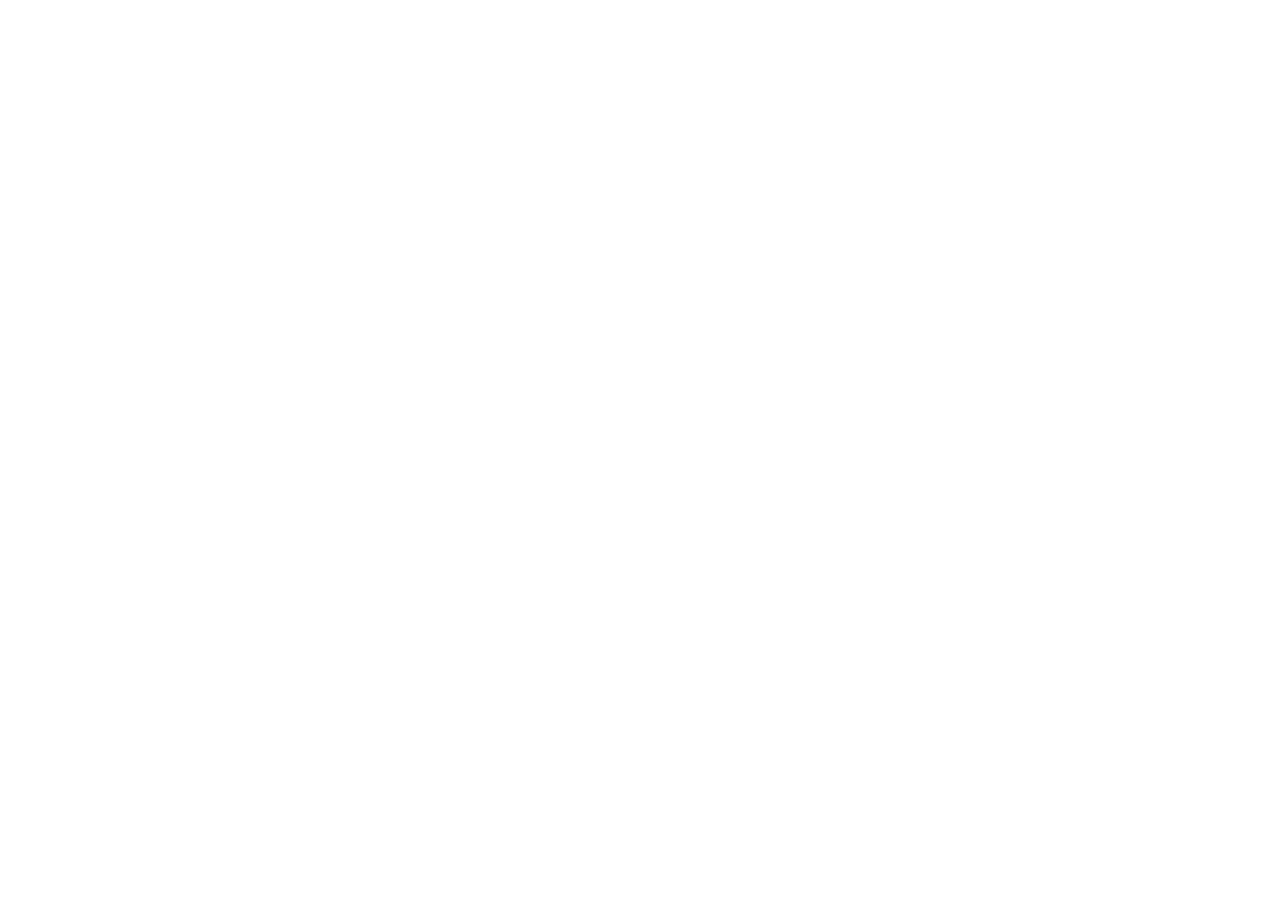
==== index.html @ 8ab4396d "大事件项目初始化" ====
<!DOCTYPE html>
<html lang="en">

<head>
    <meta charset="UTF-8">
    <meta http-equiv="X-UA-Compatible" content="IE=edge">
    <meta name="viewport" content="width=device-width, initial-scale=1.0">
    <title>Document</title>
</head>

<body>

</body>

</html>
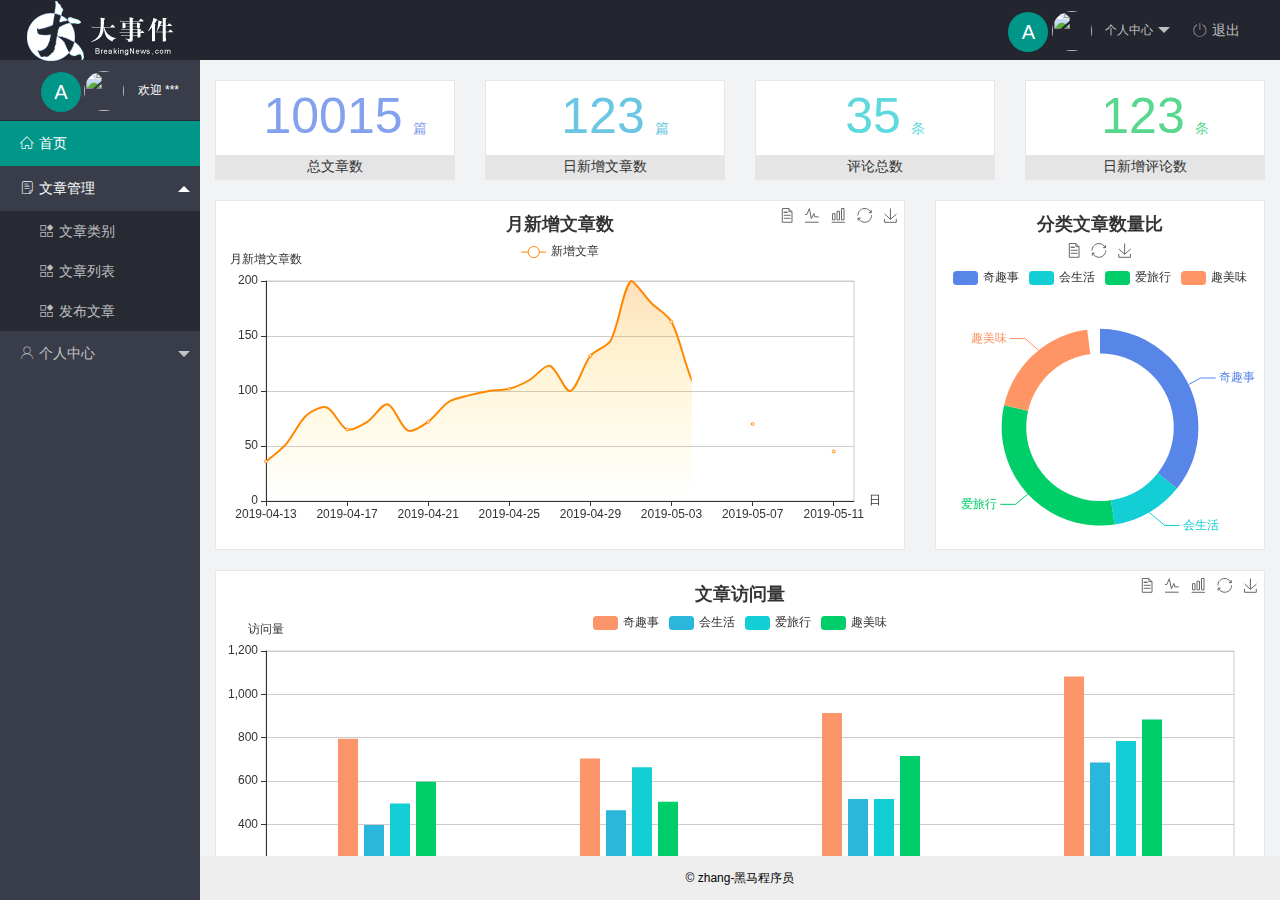
==== commit e2ae9133: "提交index代码" ====
--- a/index.html
+++ b/index.html
@@ -1,14 +1,88 @@
 <!DOCTYPE html>
-<html lang="en">
+<html>
 
 <head>
-    <meta charset="UTF-8">
-    <meta http-equiv="X-UA-Compatible" content="IE=edge">
-    <meta name="viewport" content="width=device-width, initial-scale=1.0">
-    <title>Document</title>
+    <meta charset="utf-8">
+    <meta name="viewport" content="width=device-width, initial-scale=1, maximum-scale=1">
+    <title>index后台布局</title>
+    <link rel="stylesheet" href="/assets/fonts/iconfont.css" />
+    <link rel="stylesheet" href="/assets/lib/layui/css/layui.css">
+    <link rel="stylesheet" href="/assets/css/index.css">
 </head>
 
-<body>
+<body class="layui-layout-body">
+    <div class="layui-layout layui-layout-admin">
+        <div class="layui-header">
+            <div class="layui-logo">
+                <img src="/assets/images/logo.png" alt="">
+            </div>
+            <!-- 头部区域（可配合layui已有的水平导航） -->
+            <ul class="layui-nav layui-layout-right">
+                <li class="layui-nav-item">
+                    <a href="javascript:;" class="userinfo">
+                        <span class="text-avatar">A</span>
+                        <img src="http://t.cn/RCzsdCq" class="layui-nav-img"> 个人中心
+                    </a>
+                    <dl class="layui-nav-child">
+                        <dd><a href="">基本资料</a></dd>
+                        <dd><a href="">更换头像</a></dd>
+                        <dd><a href="">重置密码</a></dd>
+                    </dl>
+                </li>
+                <li class="layui-nav-item"><a href="javascript:;" class="tuichu"><span class="iconfont icon-tuichu"></span></i>退出</a></li>
+            </ul>
+        </div>
+
+        <div class="layui-side layui-bg-black ">
+            <div class="layui-side-scroll">
+                <div class="userinfo">
+                    <span class="text-avatar">A</span>
+                    <img src="http://t.cn/RCzsdCq" class="layui-nav-img">
+                    <span class="welcome">欢迎 ***</span>
+                </div>
+
+                <!-- 左侧导航区域（可配合layui已有的垂直导航） -->
+                <ul class="layui-nav layui-nav-tree" lay-shrink="all">
+
+
+                    <li class="layui-nav-item layui-this">
+                        <a href="/home/dashboard.html" target="fm"><span class="iconfont icon-home"></span></i>首页</a></li>
+                    <li class="layui-nav-item layui-nav-itemed">
+                        <a class="" href="javascript:;"><span class="iconfont icon-16"></span>文章管理</a>
+                        <dl class="layui-nav-child">
+                            <dd><a href="javascript:;"><i class="layui-icon layui-icon-app"></i>文章类别</a></dd>
+                            <dd><a href="javascript:;"><i class="layui-icon layui-icon-app"></i>文章列表</a></dd>
+                            <dd><a href="javascript:;"><i class="layui-icon layui-icon-app"></i>发布文章</a></dd>
+                        </dl>
+                    </li>
+                    <li class="layui-nav-item">
+                        <a href="javascript:;"><span class="iconfont icon-user"></span></i>个人中心</a>
+                        <dl class="layui-nav-child">
+                            <dd><a href="javascript:;"><i class="layui-icon layui-icon-app"></i>基本资料</a></dd>
+                            <dd><a href="javascript:;"><i class="layui-icon layui-icon-app"></i>更换头像</a></dd>
+                            <dd><a href="javascript:;"><i class="layui-icon layui-icon-app"></i>重置密码</a></dd>
+                        </dl>
+                    </li>
+                </ul>
+            </div>
+        </div>
+
+        <div class="layui-body">
+            <!-- 内容主体区域 -->
+            <!-- <div style="padding: 15px;"> -->
+            <iframe src="/home/dashboard.html" name="fm" frameborder="0"></iframe>
+            <!-- </div> -->
+        </div>
+
+        <div class="layui-footer">
+            <!-- 底部固定区域 -->
+            © zhang-黑马程序员
+        </div>
+    </div>
+    <script src="/assets/lib/layui/layui.all.js"></script>
+    <script src="/assets/lib/jquery.js"></script>
+    <script src="/assets/js/baseApi.js"></script>
+    <script src="/assets/js/index.js"></script>
 
 </body>
 
--- a/assets/fonts/iconfont.css
+++ b/assets/fonts/iconfont.css
@@ -0,0 +1,37 @@
+@font-face {font-family: "iconfont";
+  src: url('iconfont.eot?t=1576139966484'); /* IE9 */
+  src: url('iconfont.eot?t=1576139966484#iefix') format('embedded-opentype'), /* IE6-IE8 */
+  url('[data-uri]') format('woff2'),
+  url('iconfont.woff?t=1576139966484') format('woff'),
+  url('iconfont.ttf?t=1576139966484') format('truetype'), /* chrome, firefox, opera, Safari, Android, iOS 4.2+ */
+  url('iconfont.svg?t=1576139966484#iconfont') format('svg'); /* iOS 4.1- */
+}
+
+.iconfont {
+  font-family: "iconfont" !important;
+  font-size: 16px;
+  font-style: normal;
+  -webkit-font-smoothing: antialiased;
+  -moz-osx-font-smoothing: grayscale;
+}
+
+.icon-home:before {
+  content: "\e6a9";
+}
+
+.icon-user:before {
+  content: "\e614";
+}
+
+.icon-pinglun:before {
+  content: "\e616";
+}
+
+.icon-tuichu:before {
+  content: "\e865";
+}
+
+.icon-16:before {
+  content: "\e615";
+}
+
--- a/assets/lib/layui/css/layui.css
+++ b/assets/lib/layui/css/layui.css
@@ -0,0 +1,2 @@
+/** layui-v2.5.5 MIT License By https://www.layui.com */
+ .layui-inline,img{display:inline-block;vertical-align:middle}h1,h2,h3,h4,h5,h6{font-weight:400}.layui-edge,.layui-header,.layui-inline,.layui-main{position:relative}.layui-body,.layui-edge,.layui-elip{overflow:hidden}.layui-btn,.layui-edge,.layui-inline,img{vertical-align:middle}.layui-btn,.layui-disabled,.layui-icon,.layui-unselect{-moz-user-select:none;-webkit-user-select:none;-ms-user-select:none}.layui-elip,.layui-form-checkbox span,.layui-form-pane .layui-form-label{text-overflow:ellipsis;white-space:nowrap}.layui-breadcrumb,.layui-tree-btnGroup{visibility:hidden}blockquote,body,button,dd,div,dl,dt,form,h1,h2,h3,h4,h5,h6,input,li,ol,p,pre,td,textarea,th,ul{margin:0;padding:0;-webkit-tap-highlight-color:rgba(0,0,0,0)}a:active,a:hover{outline:0}img{border:none}li{list-style:none}table{border-collapse:collapse;border-spacing:0}h4,h5,h6{font-size:100%}button,input,optgroup,option,select,textarea{font-family:inherit;font-size:inherit;font-style:inherit;font-weight:inherit;outline:0}pre{white-space:pre-wrap;white-space:-moz-pre-wrap;white-space:-pre-wrap;white-space:-o-pre-wrap;word-wrap:break-word}body{line-height:24px;font:14px Helvetica Neue,Helvetica,PingFang SC,Tahoma,Arial,sans-serif}hr{height:1px;margin:10px 0;border:0;clear:both}a{color:#333;text-decoration:none}a:hover{color:#777}a cite{font-style:normal;*cursor:pointer}.layui-border-box,.layui-border-box *{box-sizing:border-box}.layui-box,.layui-box *{box-sizing:content-box}.layui-clear{clear:both;*zoom:1}.layui-clear:after{content:'\20';clear:both;*zoom:1;display:block;height:0}.layui-inline{*display:inline;*zoom:1}.layui-edge{display:inline-block;width:0;height:0;border-width:6px;border-style:dashed;border-color:transparent}.layui-edge-top{top:-4px;border-bottom-color:#999;border-bottom-style:solid}.layui-edge-right{border-left-color:#999;border-left-style:solid}.layui-edge-bottom{top:2px;border-top-color:#999;border-top-style:solid}.layui-edge-left{border-right-color:#999;border-right-style:solid}.layui-disabled,.layui-disabled:hover{color:#d2d2d2!important;cursor:not-allowed!important}.layui-circle{border-radius:100%}.layui-show{display:block!important}.layui-hide{display:none!important}@font-face{font-family:layui-icon;src:url(../font/iconfont.eot?v=250);src:url(../font/iconfont.eot?v=250#iefix) format('embedded-opentype'),url(../font/iconfont.woff2?v=250) format('woff2'),url(../font/iconfont.woff?v=250) format('woff'),url(../font/iconfont.ttf?v=250) format('truetype'),url(../font/iconfont.svg?v=250#layui-icon) format('svg')}.layui-icon{font-family:layui-icon!important;font-size:16px;font-style:normal;-webkit-font-smoothing:antialiased;-moz-osx-font-smoothing:grayscale}.layui-icon-reply-fill:before{content:"\e611"}.layui-icon-set-fill:before{content:"\e614"}.layui-icon-menu-fill:before{content:"\e60f"}.layui-icon-search:before{content:"\e615"}.layui-icon-share:before{content:"\e641"}.layui-icon-set-sm:before{content:"\e620"}.layui-icon-engine:before{content:"\e628"}.layui-icon-close:before{content:"\1006"}.layui-icon-close-fill:before{content:"\1007"}.layui-icon-chart-screen:before{content:"\e629"}.layui-icon-star:before{content:"\e600"}.layui-icon-circle-dot:before{content:"\e617"}.layui-icon-chat:before{content:"\e606"}.layui-icon-release:before{content:"\e609"}.layui-icon-list:before{content:"\e60a"}.layui-icon-chart:before{content:"\e62c"}.layui-icon-ok-circle:before{content:"\1005"}.layui-icon-layim-theme:before{content:"\e61b"}.layui-icon-table:before{content:"\e62d"}.layui-icon-right:before{content:"\e602"}.layui-icon-left:before{content:"\e603"}.layui-icon-cart-simple:before{content:"\e698"}.layui-icon-face-cry:before{content:"\e69c"}.layui-icon-face-smile:before{content:"\e6af"}.layui-icon-survey:before{content:"\e6b2"}.layui-icon-tree:before{content:"\e62e"}.layui-icon-upload-circle:before{content:"\e62f"}.layui-icon-add-circle:before{content:"\e61f"}.layui-icon-download-circle:before{content:"\e601"}.layui-icon-templeate-1:before{content:"\e630"}.layui-icon-util:before{content:"\e631"}.layui-icon-face-surprised:before{content:"\e664"}.layui-icon-edit:before{content:"\e642"}.layui-icon-speaker:before{content:"\e645"}.layui-icon-down:before{content:"\e61a"}.layui-icon-file:before{content:"\e621"}.layui-icon-layouts:before{content:"\e632"}.layui-icon-rate-half:before{content:"\e6c9"}.layui-icon-add-circle-fine:before{content:"\e608"}.layui-icon-prev-circle:before{content:"\e633"}.layui-icon-read:before{content:"\e705"}.layui-icon-404:before{content:"\e61c"}.layui-icon-carousel:before{content:"\e634"}.layui-icon-help:before{content:"\e607"}.layui-icon-code-circle:before{content:"\e635"}.layui-icon-water:before{content:"\e636"}.layui-icon-username:before{content:"\e66f"}.layui-icon-find-fill:before{content:"\e670"}.layui-icon-about:before{content:"\e60b"}.layui-icon-location:before{content:"\e715"}.layui-icon-up:before{content:"\e619"}.layui-icon-pause:before{content:"\e651"}.layui-icon-date:before{content:"\e637"}.layui-icon-layim-uploadfile:before{content:"\e61d"}.layui-icon-delete:before{content:"\e640"}.layui-icon-play:before{content:"\e652"}.layui-icon-top:before{content:"\e604"}.layui-icon-friends:before{content:"\e612"}.layui-icon-refresh-3:before{content:"\e9aa"}.layui-icon-ok:before{content:"\e605"}.layui-icon-layer:before{content:"\e638"}.layui-icon-face-smile-fine:before{content:"\e60c"}.layui-icon-dollar:before{content:"\e659"}.layui-icon-group:before{content:"\e613"}.layui-icon-layim-download:before{content:"\e61e"}.layui-icon-picture-fine:before{content:"\e60d"}.layui-icon-link:before{content:"\e64c"}.layui-icon-diamond:before{content:"\e735"}.layui-icon-log:before{content:"\e60e"}.layui-icon-rate-solid:before{content:"\e67a"}.layui-icon-fonts-del:before{content:"\e64f"}.layui-icon-unlink:before{content:"\e64d"}.layui-icon-fonts-clear:before{content:"\e639"}.layui-icon-triangle-r:before{content:"\e623"}.layui-icon-circle:before{content:"\e63f"}.layui-icon-radio:before{content:"\e643"}.layui-icon-align-center:before{content:"\e647"}.layui-icon-align-right:before{content:"\e648"}.layui-icon-align-left:before{content:"\e649"}.layui-icon-loading-1:before{content:"\e63e"}.layui-icon-return:before{content:"\e65c"}.layui-icon-fonts-strong:before{content:"\e62b"}.layui-icon-upload:before{content:"\e67c"}.layui-icon-dialogue:before{content:"\e63a"}.layui-icon-video:before{content:"\e6ed"}.layui-icon-headset:before{content:"\e6fc"}.layui-icon-cellphone-fine:before{content:"\e63b"}.layui-icon-add-1:before{content:"\e654"}.layui-icon-face-smile-b:before{content:"\e650"}.layui-icon-fonts-html:before{content:"\e64b"}.layui-icon-form:before{content:"\e63c"}.layui-icon-cart:before{content:"\e657"}.layui-icon-camera-fill:before{content:"\e65d"}.layui-icon-tabs:before{content:"\e62a"}.layui-icon-fonts-code:before{content:"\e64e"}.layui-icon-fire:before{content:"\e756"}.layui-icon-set:before{content:"\e716"}.layui-icon-fonts-u:before{content:"\e646"}.layui-icon-triangle-d:before{content:"\e625"}.layui-icon-tips:before{content:"\e702"}.layui-icon-picture:before{content:"\e64a"}.layui-icon-more-vertical:before{content:"\e671"}.layui-icon-flag:before{content:"\e66c"}.layui-icon-loading:before{content:"\e63d"}.layui-icon-fonts-i:before{content:"\e644"}.layui-icon-refresh-1:before{content:"\e666"}.layui-icon-rmb:before{content:"\e65e"}.layui-icon-home:before{content:"\e68e"}.layui-icon-user:before{content:"\e770"}.layui-icon-notice:before{content:"\e667"}.layui-icon-login-weibo:before{content:"\e675"}.layui-icon-voice:before{content:"\e688"}.layui-icon-upload-drag:before{content:"\e681"}.layui-icon-login-qq:before{content:"\e676"}.layui-icon-snowflake:before{content:"\e6b1"}.layui-icon-file-b:before{content:"\e655"}.layui-icon-template:before{content:"\e663"}.layui-icon-auz:before{content:"\e672"}.layui-icon-console:before{content:"\e665"}.layui-icon-app:before{content:"\e653"}.layui-icon-prev:before{content:"\e65a"}.layui-icon-website:before{content:"\e7ae"}.layui-icon-next:before{content:"\e65b"}.layui-icon-component:before{content:"\e857"}.layui-icon-more:before{content:"\e65f"}.layui-icon-login-wechat:before{content:"\e677"}.layui-icon-shrink-right:before{content:"\e668"}.layui-icon-spread-left:before{content:"\e66b"}.layui-icon-camera:before{content:"\e660"}.layui-icon-note:before{content:"\e66e"}.layui-icon-refresh:before{content:"\e669"}.layui-icon-female:before{content:"\e661"}.layui-icon-male:before{content:"\e662"}.layui-icon-password:before{content:"\e673"}.layui-icon-senior:before{content:"\e674"}.layui-icon-theme:before{content:"\e66a"}.layui-icon-tread:before{content:"\e6c5"}.layui-icon-praise:before{content:"\e6c6"}.layui-icon-star-fill:before{content:"\e658"}.layui-icon-rate:before{content:"\e67b"}.layui-icon-template-1:before{content:"\e656"}.layui-icon-vercode:before{content:"\e679"}.layui-icon-cellphone:before{content:"\e678"}.layui-icon-screen-full:before{content:"\e622"}.layui-icon-screen-restore:before{content:"\e758"}.layui-icon-cols:before{content:"\e610"}.layui-icon-export:before{content:"\e67d"}.layui-icon-print:before{content:"\e66d"}.layui-icon-slider:before{content:"\e714"}.layui-icon-addition:before{content:"\e624"}.layui-icon-subtraction:before{content:"\e67e"}.layui-icon-service:before{content:"\e626"}.layui-icon-transfer:before{content:"\e691"}.layui-main{width:1140px;margin:0 auto}.layui-header{z-index:1000;height:60px}.layui-header a:hover{transition:all .5s;-webkit-transition:all .5s}.layui-side{position:fixed;left:0;top:0;bottom:0;z-index:999;width:200px;overflow-x:hidden}.layui-side-scroll{position:relative;width:220px;height:100%;overflow-x:hidden}.layui-body{position:absolute;left:200px;right:0;top:0;bottom:0;z-index:998;width:auto;overflow-y:auto;box-sizing:border-box}.layui-layout-body{overflow:hidden}.layui-layout-admin .layui-header{background-color:#23262E}.layui-layout-admin .layui-side{top:60px;width:200px;overflow-x:hidden}.layui-layout-admin .layui-body{position:fixed;top:60px;bottom:44px}.layui-layout-admin .layui-main{width:auto;margin:0 15px}.layui-layout-admin .layui-footer{position:fixed;left:200px;right:0;bottom:0;height:44px;line-height:44px;padding:0 15px;background-color:#eee}.layui-layout-admin .layui-logo{position:absolute;left:0;top:0;width:200px;height:100%;line-height:60px;text-align:center;color:#009688;font-size:16px}.layui-layout-admin .layui-header .layui-nav{background:0 0}.layui-layout-left{position:absolute!important;left:200px;top:0}.layui-layout-right{position:absolute!important;right:0;top:0}.layui-container{position:relative;margin:0 auto;padding:0 15px;box-sizing:border-box}.layui-fluid{position:relative;margin:0 auto;padding:0 15px}.layui-row:after,.layui-row:before{content:'';display:block;clear:both}.layui-col-lg1,.layui-col-lg10,.layui-col-lg11,.layui-col-lg12,.layui-col-lg2,.layui-col-lg3,.layui-col-lg4,.layui-col-lg5,.layui-col-lg6,.layui-col-lg7,.layui-col-lg8,.layui-col-lg9,.layui-col-md1,.layui-col-md10,.layui-col-md11,.layui-col-md12,.layui-col-md2,.layui-col-md3,.layui-col-md4,.layui-col-md5,.layui-col-md6,.layui-col-md7,.layui-col-md8,.layui-col-md9,.layui-col-sm1,.layui-col-sm10,.layui-col-sm11,.layui-col-sm12,.layui-col-sm2,.layui-col-sm3,.layui-col-sm4,.layui-col-sm5,.layui-col-sm6,.layui-col-sm7,.layui-col-sm8,.layui-col-sm9,.layui-col-xs1,.layui-col-xs10,.layui-col-xs11,.layui-col-xs12,.layui-col-xs2,.layui-col-xs3,.layui-col-xs4,.layui-col-xs5,.layui-col-xs6,.layui-col-xs7,.layui-col-xs8,.layui-col-xs9{position:relative;display:block;box-sizing:border-box}.layui-col-xs1,.layui-col-xs10,.layui-col-xs11,.layui-col-xs12,.layui-col-xs2,.layui-col-xs3,.layui-col-xs4,.layui-col-xs5,.layui-col-xs6,.layui-col-xs7,.layui-col-xs8,.layui-col-xs9{float:left}.layui-col-xs1{width:8.33333333%}.layui-col-xs2{width:16.66666667%}.layui-col-xs3{width:25%}.layui-col-xs4{width:33.33333333%}.layui-col-xs5{width:41.66666667%}.layui-col-xs6{width:50%}.layui-col-xs7{width:58.33333333%}.layui-col-xs8{width:66.66666667%}.layui-col-xs9{width:75%}.layui-col-xs10{width:83.33333333%}.layui-col-xs11{width:91.66666667%}.layui-col-xs12{width:100%}.layui-col-xs-offset1{margin-left:8.33333333%}.layui-col-xs-offset2{margin-left:16.66666667%}.layui-col-xs-offset3{margin-left:25%}.layui-col-xs-offset4{margin-left:33.33333333%}.layui-col-xs-offset5{margin-left:41.66666667%}.layui-col-xs-offset6{margin-left:50%}.layui-col-xs-offset7{margin-left:58.33333333%}.layui-col-xs-offset8{margin-left:66.66666667%}.layui-col-xs-offset9{margin-left:75%}.layui-col-xs-offset10{margin-left:83.33333333%}.layui-col-xs-offset11{margin-left:91.66666667%}.layui-col-xs-offset12{margin-left:100%}@media screen and (max-width:768px){.layui-hide-xs{display:none!important}.layui-show-xs-block{display:block!important}.layui-show-xs-inline{display:inline!important}.layui-show-xs-inline-block{display:inline-block!important}}@media screen and (min-width:768px){.layui-container{width:750px}.layui-hide-sm{display:none!important}.layui-show-sm-block{display:block!important}.layui-show-sm-inline{display:inline!important}.layui-show-sm-inline-block{display:inline-block!important}.layui-col-sm1,.layui-col-sm10,.layui-col-sm11,.layui-col-sm12,.layui-col-sm2,.layui-col-sm3,.layui-col-sm4,.layui-col-sm5,.layui-col-sm6,.layui-col-sm7,.layui-col-sm8,.layui-col-sm9{float:left}.layui-col-sm1{width:8.33333333%}.layui-col-sm2{width:16.66666667%}.layui-col-sm3{width:25%}.layui-col-sm4{width:33.33333333%}.layui-col-sm5{width:41.66666667%}.layui-col-sm6{width:50%}.layui-col-sm7{width:58.33333333%}.layui-col-sm8{width:66.66666667%}.layui-col-sm9{width:75%}.layui-col-sm10{width:83.33333333%}.layui-col-sm11{width:91.66666667%}.layui-col-sm12{width:100%}.layui-col-sm-offset1{margin-left:8.33333333%}.layui-col-sm-offset2{margin-left:16.66666667%}.layui-col-sm-offset3{margin-left:25%}.layui-col-sm-offset4{margin-left:33.33333333%}.layui-col-sm-offset5{margin-left:41.66666667%}.layui-col-sm-offset6{margin-left:50%}.layui-col-sm-offset7{margin-left:58.33333333%}.layui-col-sm-offset8{margin-left:66.66666667%}.layui-col-sm-offset9{margin-left:75%}.layui-col-sm-offset10{margin-left:83.33333333%}.layui-col-sm-offset11{margin-left:91.66666667%}.layui-col-sm-offset12{margin-left:100%}}@media screen and (min-width:992px){.layui-container{width:970px}.layui-hide-md{display:none!important}.layui-show-md-block{display:block!important}.layui-show-md-inline{display:inline!important}.layui-show-md-inline-block{display:inline-block!important}.layui-col-md1,.layui-col-md10,.layui-col-md11,.layui-col-md12,.layui-col-md2,.layui-col-md3,.layui-col-md4,.layui-col-md5,.layui-col-md6,.layui-col-md7,.layui-col-md8,.layui-col-md9{float:left}.layui-col-md1{width:8.33333333%}.layui-col-md2{width:16.66666667%}.layui-col-md3{width:25%}.layui-col-md4{width:33.33333333%}.layui-col-md5{width:41.66666667%}.layui-col-md6{width:50%}.layui-col-md7{width:58.33333333%}.layui-col-md8{width:66.66666667%}.layui-col-md9{width:75%}.layui-col-md10{width:83.33333333%}.layui-col-md11{width:91.66666667%}.layui-col-md12{width:100%}.layui-col-md-offset1{margin-left:8.33333333%}.layui-col-md-offset2{margin-left:16.66666667%}.layui-col-md-offset3{margin-left:25%}.layui-col-md-offset4{margin-left:33.33333333%}.layui-col-md-offset5{margin-left:41.66666667%}.layui-col-md-offset6{margin-left:50%}.layui-col-md-offset7{margin-left:58.33333333%}.layui-col-md-offset8{margin-left:66.66666667%}.layui-col-md-offset9{margin-left:75%}.layui-col-md-offset10{margin-left:83.33333333%}.layui-col-md-offset11{margin-left:91.66666667%}.layui-col-md-offset12{margin-left:100%}}@media screen and (min-width:1200px){.layui-container{width:1170px}.layui-hide-lg{display:none!important}.layui-show-lg-block{display:block!important}.layui-show-lg-inline{display:inline!important}.layui-show-lg-inline-block{display:inline-block!important}.layui-col-lg1,.layui-col-lg10,.layui-col-lg11,.layui-col-lg12,.layui-col-lg2,.layui-col-lg3,.layui-col-lg4,.layui-col-lg5,.layui-col-lg6,.layui-col-lg7,.layui-col-lg8,.layui-col-lg9{float:left}.layui-col-lg1{width:8.33333333%}.layui-col-lg2{width:16.66666667%}.layui-col-lg3{width:25%}.layui-col-lg4{width:33.33333333%}.layui-col-lg5{width:41.66666667%}.layui-col-lg6{width:50%}.layui-col-lg7{width:58.33333333%}.layui-col-lg8{width:66.66666667%}.layui-col-lg9{width:75%}.layui-col-lg10{width:83.33333333%}.layui-col-lg11{width:91.66666667%}.layui-col-lg12{width:100%}.layui-col-lg-offset1{margin-left:8.33333333%}.layui-col-lg-offset2{margin-left:16.66666667%}.layui-col-lg-offset3{margin-left:25%}.layui-col-lg-offset4{margin-left:33.33333333%}.layui-col-lg-offset5{margin-left:41.66666667%}.layui-col-lg-offset6{margin-left:50%}.layui-col-lg-offset7{margin-left:58.33333333%}.layui-col-lg-offset8{margin-left:66.66666667%}.layui-col-lg-offset9{margin-left:75%}.layui-col-lg-offset10{margin-left:83.33333333%}.layui-col-lg-offset11{margin-left:91.66666667%}.layui-col-lg-offset12{margin-left:100%}}.layui-col-space1{margin:-.5px}.layui-col-space1>*{padding:.5px}.layui-col-space3{margin:-1.5px}.layui-col-space3>*{padding:1.5px}.layui-col-space5{margin:-2.5px}.layui-col-space5>*{padding:2.5px}.layui-col-space8{margin:-3.5px}.layui-col-space8>*{padding:3.5px}.layui-col-space10{margin:-5px}.layui-col-space10>*{padding:5px}.layui-col-space12{margin:-6px}.layui-col-space12>*{padding:6px}.layui-col-space15{margin:-7.5px}.layui-col-space15>*{padding:7.5px}.layui-col-space18{margin:-9px}.layui-col-space18>*{padding:9px}.layui-col-space20{margin:-10px}.layui-col-space20>*{padding:10px}.layui-col-space22{margin:-11px}.layui-col-space22>*{padding:11px}.layui-col-space25{margin:-12.5px}.layui-col-space25>*{padding:12.5px}.layui-col-space30{margin:-15px}.layui-col-space30>*{padding:15px}.layui-btn,.layui-input,.layui-select,.layui-textarea,.layui-upload-button{outline:0;-webkit-appearance:none;transition:all .3s;-webkit-transition:all .3s;box-sizing:border-box}.layui-elem-quote{margin-bottom:10px;padding:15px;line-height:22px;border-left:5px solid #009688;border-radius:0 2px 2px 0;background-color:#f2f2f2}.layui-quote-nm{border-style:solid;border-width:1px 1px 1px 5px;background:0 0}.layui-elem-field{margin-bottom:10px;padding:0;border-width:1px;border-style:solid}.layui-elem-field legend{margin-left:20px;padding:0 10px;font-size:20px;font-weight:300}.layui-field-title{margin:10px 0 20px;border-width:1px 0 0}.layui-field-box{padding:10px 15px}.layui-field-title .layui-field-box{padding:10px 0}.layui-progress{position:relative;height:6px;border-radius:20px;background-color:#e2e2e2}.layui-progress-bar{position:absolute;left:0;top:0;width:0;max-width:100%;height:6px;border-radius:20px;text-align:right;background-color:#5FB878;transition:all .3s;-webkit-transition:all .3s}.layui-progress-big,.layui-progress-big .layui-progress-bar{height:18px;line-height:18px}.layui-progress-text{position:relative;top:-20px;line-height:18px;font-size:12px;color:#666}.layui-progress-big .layui-progress-text{position:static;padding:0 10px;color:#fff}.layui-collapse{border-width:1px;border-style:solid;border-radius:2px}.layui-colla-content,.layui-colla-item{border-top-width:1px;border-top-style:solid}.layui-colla-item:first-child{border-top:none}.layui-colla-title{position:relative;height:42px;line-height:42px;padding:0 15px 0 35px;color:#333;background-color:#f2f2f2;cursor:pointer;font-size:14px;overflow:hidden}.layui-colla-content{display:none;padding:10px 15px;line-height:22px;color:#666}.layui-colla-icon{position:absolute;left:15px;top:0;font-size:14px}.layui-card{margin-bottom:15px;border-radius:2px;background-color:#fff;box-shadow:0 1px 2px 0 rgba(0,0,0,.05)}.layui-card:last-child{margin-bottom:0}.layui-card-header{position:relative;height:42px;line-height:42px;padding:0 15px;border-bottom:1px solid #f6f6f6;color:#333;border-radius:2px 2px 0 0;font-size:14px}.layui-bg-black,.layui-bg-blue,.layui-bg-cyan,.layui-bg-green,.layui-bg-orange,.layui-bg-red{color:#fff!important}.layui-card-body{position:relative;padding:10px 15px;line-height:24px}.layui-card-body[pad15]{padding:15px}.layui-card-body[pad20]{padding:20px}.layui-card-body .layui-table{margin:5px 0}.layui-card .layui-tab{margin:0}.layui-panel-window{position:relative;padding:15px;border-radius:0;border-top:5px solid #E6E6E6;background-color:#fff}.layui-auxiliar-moving{position:fixed;left:0;right:0;top:0;bottom:0;width:100%;height:100%;background:0 0;z-index:9999999999}.layui-form-label,.layui-form-mid,.layui-form-select,.layui-input-block,.layui-input-inline,.layui-textarea{position:relative}.layui-bg-red{background-color:#FF5722!important}.layui-bg-orange{background-color:#FFB800!important}.layui-bg-green{background-color:#009688!important}.layui-bg-cyan{background-color:#2F4056!important}.layui-bg-blue{background-color:#1E9FFF!important}.layui-bg-black{background-color:#393D49!important}.layui-bg-gray{background-color:#eee!important;color:#666!important}.layui-badge-rim,.layui-colla-content,.layui-colla-item,.layui-collapse,.layui-elem-field,.layui-form-pane .layui-form-item[pane],.layui-form-pane .layui-form-label,.layui-input,.layui-layedit,.layui-layedit-tool,.layui-quote-nm,.layui-select,.layui-tab-bar,.layui-tab-card,.layui-tab-title,.layui-tab-title .layui-this:after,.layui-textarea{border-color:#e6e6e6}.layui-timeline-item:before,hr{background-color:#e6e6e6}.layui-text{line-height:22px;font-size:14px;color:#666}.layui-text h1,.layui-text h2,.layui-text h3{font-weight:500;color:#333}.layui-text h1{font-size:30px}.layui-text h2{font-size:24px}.layui-text h3{font-size:18px}.layui-text a:not(.layui-btn){color:#01AAED}.layui-text a:not(.layui-btn):hover{text-decoration:underline}.layui-text ul{padding:5px 0 5px 15px}.layui-text ul li{margin-top:5px;list-style-type:disc}.layui-text em,.layui-word-aux{color:#999!important;padding:0 5px!important}.layui-btn{display:inline-block;height:38px;line-height:38px;padding:0 18px;background-color:#009688;color:#fff;white-space:nowrap;text-align:center;font-size:14px;border:none;border-radius:2px;cursor:pointer}.layui-btn:hover{opacity:.8;filter:alpha(opacity=80);color:#fff}.layui-btn:active{opacity:1;filter:alpha(opacity=100)}.layui-btn+.layui-btn{margin-left:10px}.layui-btn-container{font-size:0}.layui-btn-container .layui-btn{margin-right:10px;margin-bottom:10px}.layui-btn-container .layui-btn+.layui-btn{margin-left:0}.layui-table .layui-btn-container .layui-btn{margin-bottom:9px}.layui-btn-radius{border-radius:100px}.layui-btn .layui-icon{margin-right:3px;font-size:18px;vertical-align:bottom;vertical-align:middle\9}.layui-btn-primary{border:1px solid #C9C9C9;background-color:#fff;color:#555}.layui-btn-primary:hover{border-color:#009688;color:#333}.layui-btn-normal{background-color:#1E9FFF}.layui-btn-warm{background-color:#FFB800}.layui-btn-danger{background-color:#FF5722}.layui-btn-checked{background-color:#5FB878}.layui-btn-disabled,.layui-btn-disabled:active,.layui-btn-disabled:hover{border:1px solid #e6e6e6;background-color:#FBFBFB;color:#C9C9C9;cursor:not-allowed;opacity:1}.layui-btn-lg{height:44px;line-height:44px;padding:0 25px;font-size:16px}.layui-btn-sm{height:30px;line-height:30px;padding:0 10px;font-size:12px}.layui-btn-sm i{font-size:16px!important}.layui-btn-xs{height:22px;line-height:22px;padding:0 5px;font-size:12px}.layui-btn-xs i{font-size:14px!important}.layui-btn-group{display:inline-block;vertical-align:middle;font-size:0}.layui-btn-group .layui-btn{margin-left:0!important;margin-right:0!important;border-left:1px solid rgba(255,255,255,.5);border-radius:0}.layui-btn-group .layui-btn-primary{border-left:none}.layui-btn-group .layui-btn-primary:hover{border-color:#C9C9C9;color:#009688}.layui-btn-group .layui-btn:first-child{border-left:none;border-radius:2px 0 0 2px}.layui-btn-group .layui-btn-primary:first-child{border-left:1px solid #c9c9c9}.layui-btn-group .layui-btn:last-child{border-radius:0 2px 2px 0}.layui-btn-group .layui-btn+.layui-btn{margin-left:0}.layui-btn-group+.layui-btn-group{margin-left:10px}.layui-btn-fluid{width:100%}.layui-input,.layui-select,.layui-textarea{height:38px;line-height:1.3;line-height:38px\9;border-width:1px;border-style:solid;background-color:#fff;border-radius:2px}.layui-input::-webkit-input-placeholder,.layui-select::-webkit-input-placeholder,.layui-textarea::-webkit-input-placeholder{line-height:1.3}.layui-input,.layui-textarea{display:block;width:100%;padding-left:10px}.layui-input:hover,.layui-textarea:hover{border-color:#D2D2D2!important}.layui-input:focus,.layui-textarea:focus{border-color:#C9C9C9!important}.layui-textarea{min-height:100px;height:auto;line-height:20px;padding:6px 10px;resize:vertical}.layui-select{padding:0 10px}.layui-form input[type=checkbox],.layui-form input[type=radio],.layui-form select{display:none}.layui-form [lay-ignore]{display:initial}.layui-form-item{margin-bottom:15px;clear:both;*zoom:1}.layui-form-item:after{content:'\20';clear:both;*zoom:1;display:block;height:0}.layui-form-label{float:left;display:block;padding:9px 15px;width:80px;font-weight:400;line-height:20px;text-align:right}.layui-form-label-col{display:block;float:none;padding:9px 0;line-height:20px;text-align:left}.layui-form-item .layui-inline{margin-bottom:5px;margin-right:10px}.layui-input-block{margin-left:110px;min-height:36px}.layui-input-inline{display:inline-block;vertical-align:middle}.layui-form-item .layui-input-inline{float:left;width:190px;margin-right:10px}.layui-form-text .layui-input-inline{width:auto}.layui-form-mid{float:left;display:block;padding:9px 0!important;line-height:20px;margin-right:10px}.layui-form-danger+.layui-form-select .layui-input,.layui-form-danger:focus{border-color:#FF5722!important}.layui-form-select .layui-input{padding-right:30px;cursor:pointer}.layui-form-select .layui-edge{position:absolute;right:10px;top:50%;margin-top:-3px;cursor:pointer;border-width:6px;border-top-color:#c2c2c2;border-top-style:solid;transition:all .3s;-webkit-transition:all .3s}.layui-form-select dl{display:none;position:absolute;left:0;top:42px;padding:5px 0;z-index:899;min-width:100%;border:1px solid #d2d2d2;max-height:300px;overflow-y:auto;background-color:#fff;border-radius:2px;box-shadow:0 2px 4px rgba(0,0,0,.12);box-sizing:border-box}.layui-form-select dl dd,.layui-form-select dl dt{padding:0 10px;line-height:36px;white-space:nowrap;overflow:hidden;text-overflow:ellipsis}.layui-form-select dl dt{font-size:12px;color:#999}.layui-form-select dl dd{cursor:pointer}.layui-form-select dl dd:hover{background-color:#f2f2f2;-webkit-transition:.5s all;transition:.5s all}.layui-form-select .layui-select-group dd{padding-left:20px}.layui-form-select dl dd.layui-select-tips{padding-left:10px!important;color:#999}.layui-form-select dl dd.layui-this{background-color:#5FB878;color:#fff}.layui-form-checkbox,.layui-form-select dl dd.layui-disabled{background-color:#fff}.layui-form-selected dl{display:block}.layui-form-checkbox,.layui-form-checkbox *,.layui-form-switch{display:inline-block;vertical-align:middle}.layui-form-selected .layui-edge{margin-top:-9px;-webkit-transform:rotate(180deg);transform:rotate(180deg);margin-top:-3px\9}:root .layui-form-selected .layui-edge{margin-top:-9px\0/IE9}.layui-form-selectup dl{top:auto;bottom:42px}.layui-select-none{margin:5px 0;text-align:center;color:#999}.layui-select-disabled .layui-disabled{border-color:#eee!important}.layui-select-disabled .layui-edge{border-top-color:#d2d2d2}.layui-form-checkbox{position:relative;height:30px;line-height:30px;margin-right:10px;padding-right:30px;cursor:pointer;font-size:0;-webkit-transition:.1s linear;transition:.1s linear;box-sizing:border-box}.layui-form-checkbox span{padding:0 10px;height:100%;font-size:14px;border-radius:2px 0 0 2px;background-color:#d2d2d2;color:#fff;overflow:hidden}.layui-form-checkbox:hover span{background-color:#c2c2c2}.layui-form-checkbox i{position:absolute;right:0;top:0;width:30px;height:28px;border:1px solid #d2d2d2;border-left:none;border-radius:0 2px 2px 0;color:#fff;font-size:20px;text-align:center}.layui-form-checkbox:hover i{border-color:#c2c2c2;color:#c2c2c2}.layui-form-checked,.layui-form-checked:hover{border-color:#5FB878}.layui-form-checked span,.layui-form-checked:hover span{background-color:#5FB878}.layui-form-checked i,.layui-form-checked:hover i{color:#5FB878}.layui-form-item .layui-form-checkbox{margin-top:4px}.layui-form-checkbox[lay-skin=primary]{height:auto!important;line-height:normal!important;min-width:18px;min-height:18px;border:none!important;margin-right:0;padding-left:28px;padding-right:0;background:0 0}.layui-form-checkbox[lay-skin=primary] span{padding-left:0;padding-right:15px;line-height:18px;background:0 0;color:#666}.layui-form-checkbox[lay-skin=primary] i{right:auto;left:0;width:16px;height:16px;line-height:16px;border:1px solid #d2d2d2;font-size:12px;border-radius:2px;background-color:#fff;-webkit-transition:.1s linear;transition:.1s linear}.layui-form-checkbox[lay-skin=primary]:hover i{border-color:#5FB878;color:#fff}.layui-form-checked[lay-skin=primary] i{border-color:#5FB878!important;background-color:#5FB878;color:#fff}.layui-checkbox-disbaled[lay-skin=primary] span{background:0 0!important;color:#c2c2c2}.layui-checkbox-disbaled[lay-skin=primary]:hover i{border-color:#d2d2d2}.layui-form-item .layui-form-checkbox[lay-skin=primary]{margin-top:10px}.layui-form-switch{position:relative;height:22px;line-height:22px;min-width:35px;padding:0 5px;margin-top:8px;border:1px solid #d2d2d2;border-radius:20px;cursor:pointer;background-color:#fff;-webkit-transition:.1s linear;transition:.1s linear}.layui-form-switch i{position:absolute;left:5px;top:3px;width:16px;height:16px;border-radius:20px;background-color:#d2d2d2;-webkit-transition:.1s linear;transition:.1s linear}.layui-form-switch em{position:relative;top:0;width:25px;margin-left:21px;padding:0!important;text-align:center!important;color:#999!important;font-style:normal!important;font-size:12px}.layui-form-onswitch{border-color:#5FB878;background-color:#5FB878}.layui-checkbox-disbaled,.layui-checkbox-disbaled i{border-color:#e2e2e2!important}.layui-form-onswitch i{left:100%;margin-left:-21px;background-color:#fff}.layui-form-onswitch em{margin-left:5px;margin-right:21px;color:#fff!important}.layui-checkbox-disbaled span{background-color:#e2e2e2!important}.layui-checkbox-disbaled:hover i{color:#fff!important}[lay-radio]{display:none}.layui-form-radio,.layui-form-radio *{display:inline-block;vertical-align:middle}.layui-form-radio{line-height:28px;margin:6px 10px 0 0;padding-right:10px;cursor:pointer;font-size:0}.layui-form-radio *{font-size:14px}.layui-form-radio>i{margin-right:8px;font-size:22px;color:#c2c2c2}.layui-form-radio>i:hover,.layui-form-radioed>i{color:#5FB878}.layui-radio-disbaled>i{color:#e2e2e2!important}.layui-form-pane .layui-form-label{width:110px;padding:8px 15px;height:38px;line-height:20px;border-width:1px;border-style:solid;border-radius:2px 0 0 2px;text-align:center;background-color:#FBFBFB;overflow:hidden;box-sizing:border-box}.layui-form-pane .layui-input-inline{margin-left:-1px}.layui-form-pane .layui-input-block{margin-left:110px;left:-1px}.layui-form-pane .layui-input{border-radius:0 2px 2px 0}.layui-form-pane .layui-form-text .layui-form-label{float:none;width:100%;border-radius:2px;box-sizing:border-box;text-align:left}.layui-form-pane .layui-form-text .layui-input-inline{display:block;margin:0;top:-1px;clear:both}.layui-form-pane .layui-form-text .layui-input-block{margin:0;left:0;top:-1px}.layui-form-pane .layui-form-text .layui-textarea{min-height:100px;border-radius:0 0 2px 2px}.layui-form-pane .layui-form-checkbox{margin:4px 0 4px 10px}.layui-form-pane .layui-form-radio,.layui-form-pane .layui-form-switch{margin-top:6px;margin-left:10px}.layui-form-pane .layui-form-item[pane]{position:relative;border-width:1px;border-style:solid}.layui-form-pane .layui-form-item[pane] .layui-form-label{position:absolute;left:0;top:0;height:100%;border-width:0 1px 0 0}.layui-form-pane .layui-form-item[pane] .layui-input-inline{margin-left:110px}@media screen and (max-width:450px){.layui-form-item .layui-form-label{text-overflow:ellipsis;overflow:hidden;white-space:nowrap}.layui-form-item .layui-inline{display:block;margin-right:0;margin-bottom:20px;clear:both}.layui-form-item .layui-inline:after{content:'\20';clear:both;display:block;height:0}.layui-form-item .layui-input-inline{display:block;float:none;left:-3px;width:auto;margin:0 0 10px 112px}.layui-form-item .layui-input-inline+.layui-form-mid{margin-left:110px;top:-5px;padding:0}.layui-form-item .layui-form-checkbox{margin-right:5px;margin-bottom:5px}}.layui-layedit{border-width:1px;border-style:solid;border-radius:2px}.layui-layedit-tool{padding:3px 5px;border-bottom-width:1px;border-bottom-style:solid;font-size:0}.layedit-tool-fixed{position:fixed;top:0;border-top:1px solid #e2e2e2}.layui-layedit-tool .layedit-tool-mid,.layui-layedit-tool .layui-icon{display:inline-block;vertical-align:middle;text-align:center;font-size:14px}.layui-layedit-tool .layui-icon{position:relative;width:32px;height:30px;line-height:30px;margin:3px 5px;color:#777;cursor:pointer;border-radius:2px}.layui-layedit-tool .layui-icon:hover{color:#393D49}.layui-layedit-tool .layui-icon:active{color:#000}.layui-layedit-tool .layedit-tool-active{background-color:#e2e2e2;color:#000}.layui-layedit-tool .layui-disabled,.layui-layedit-tool .layui-disabled:hover{color:#d2d2d2;cursor:not-allowed}.layui-layedit-tool .layedit-tool-mid{width:1px;height:18px;margin:0 10px;background-color:#d2d2d2}.layedit-tool-html{width:50px!important;font-size:30px!important}.layedit-tool-b,.layedit-tool-code,.layedit-tool-help{font-size:16px!important}.layedit-tool-d,.layedit-tool-face,.layedit-tool-image,.layedit-tool-unlink{font-size:18px!important}.layedit-tool-image input{position:absolute;font-size:0;left:0;top:0;width:100%;height:100%;opacity:.01;filter:Alpha(opacity=1);cursor:pointer}.layui-layedit-iframe iframe{display:block;width:100%}#LAY_layedit_code{overflow:hidden}.layui-laypage{display:inline-block;*display:inline;*zoom:1;vertical-align:middle;margin:10px 0;font-size:0}.layui-laypage>a:first-child,.layui-laypage>a:first-child em{border-radius:2px 0 0 2px}.layui-laypage>a:last-child,.layui-laypage>a:last-child em{border-radius:0 2px 2px 0}.layui-laypage>:first-child{margin-left:0!important}.layui-laypage>:last-child{margin-right:0!important}.layui-laypage a,.layui-laypage button,.layui-laypage input,.layui-laypage select,.layui-laypage span{border:1px solid #e2e2e2}.layui-laypage a,.layui-laypage span{display:inline-block;*display:inline;*zoom:1;vertical-align:middle;padding:0 15px;height:28px;line-height:28px;margin:0 -1px 5px 0;background-color:#fff;color:#333;font-size:12px}.layui-flow-more a *,.layui-laypage input,.layui-table-view select[lay-ignore]{display:inline-block}.layui-laypage a:hover{color:#009688}.layui-laypage em{font-style:normal}.layui-laypage .layui-laypage-spr{color:#999;font-weight:700}.layui-laypage a{text-decoration:none}.layui-laypage .layui-laypage-curr{position:relative}.layui-laypage .layui-laypage-curr em{position:relative;color:#fff}.layui-laypage .layui-laypage-curr .layui-laypage-em{position:absolute;left:-1px;top:-1px;padding:1px;width:100%;height:100%;background-color:#009688}.layui-laypage-em{border-radius:2px}.layui-laypage-next em,.layui-laypage-prev em{font-family:Sim sun;font-size:16px}.layui-laypage .layui-laypage-count,.layui-laypage .layui-laypage-limits,.layui-laypage .layui-laypage-refresh,.layui-laypage .layui-laypage-skip{margin-left:10px;margin-right:10px;padding:0;border:none}.layui-laypage .layui-laypage-limits,.layui-laypage .layui-laypage-refresh{vertical-align:top}.layui-laypage .layui-laypage-refresh i{font-size:18px;cursor:pointer}.layui-laypage select{height:22px;padding:3px;border-radius:2px;cursor:pointer}.layui-laypage .layui-laypage-skip{height:30px;line-height:30px;color:#999}.layui-laypage button,.layui-laypage input{height:30px;line-height:30px;border-radius:2px;vertical-align:top;background-color:#fff;box-sizing:border-box}.layui-laypage input{width:40px;margin:0 10px;padding:0 3px;text-align:center}.layui-laypage input:focus,.layui-laypage select:focus{border-color:#009688!important}.layui-laypage button{margin-left:10px;padding:0 10px;cursor:pointer}.layui-table,.layui-table-view{margin:10px 0}.layui-flow-more{margin:10px 0;text-align:center;color:#999;font-size:14px}.layui-flow-more a{height:32px;line-height:32px}.layui-flow-more a *{vertical-align:top}.layui-flow-more a cite{padding:0 20px;border-radius:3px;background-color:#eee;color:#333;font-style:normal}.layui-flow-more a cite:hover{opacity:.8}.layui-flow-more a i{font-size:30px;color:#737383}.layui-table{width:100%;background-color:#fff;color:#666}.layui-table tr{transition:all .3s;-webkit-transition:all .3s}.layui-table th{text-align:left;font-weight:400}.layui-table tbody tr:hover,.layui-table thead tr,.layui-table-click,.layui-table-header,.layui-table-hover,.layui-table-mend,.layui-table-patch,.layui-table-tool,.layui-table-total,.layui-table-total tr,.layui-table[lay-even] tr:nth-child(even){background-color:#f2f2f2}.layui-table td,.layui-table th,.layui-table-col-set,.layui-table-fixed-r,.layui-table-grid-down,.layui-table-header,.layui-table-page,.layui-table-tips-main,.layui-table-tool,.layui-table-total,.layui-table-view,.layui-table[lay-skin=line],.layui-table[lay-skin=row]{border-width:1px;border-style:solid;border-color:#e6e6e6}.layui-table td,.layui-table th{position:relative;padding:9px 15px;min-height:20px;line-height:20px;font-size:14px}.layui-table[lay-skin=line] td,.layui-table[lay-skin=line] th{border-width:0 0 1px}.layui-table[lay-skin=row] td,.layui-table[lay-skin=row] th{border-width:0 1px 0 0}.layui-table[lay-skin=nob] td,.layui-table[lay-skin=nob] th{border:none}.layui-table img{max-width:100px}.layui-table[lay-size=lg] td,.layui-table[lay-size=lg] th{padding:15px 30px}.layui-table-view .layui-table[lay-size=lg] .layui-table-cell{height:40px;line-height:40px}.layui-table[lay-size=sm] td,.layui-table[lay-size=sm] th{font-size:12px;padding:5px 10px}.layui-table-view .layui-table[lay-size=sm] .layui-table-cell{height:20px;line-height:20px}.layui-table[lay-data]{display:none}.layui-table-box{position:relative;overflow:hidden}.layui-table-view .layui-table{position:relative;width:auto;margin:0}.layui-table-view .layui-table[lay-skin=line]{border-width:0 1px 0 0}.layui-table-view .layui-table[lay-skin=row]{border-width:0 0 1px}.layui-table-view .layui-table td,.layui-table-view .layui-table th{padding:5px 0;border-top:none;border-left:none}.layui-table-view .layui-table th.layui-unselect .layui-table-cell span{cursor:pointer}.layui-table-view .layui-table td{cursor:default}.layui-table-view .layui-table td[data-edit=text]{cursor:text}.layui-table-view .layui-form-checkbox[lay-skin=primary] i{width:18px;height:18px}.layui-table-view .layui-form-radio{line-height:0;padding:0}.layui-table-view .layui-form-radio>i{margin:0;font-size:20px}.layui-table-init{position:absolute;left:0;top:0;width:100%;height:100%;text-align:center;z-index:110}.layui-table-init .layui-icon{position:absolute;left:50%;top:50%;margin:-15px 0 0 -15px;font-size:30px;color:#c2c2c2}.layui-table-header{border-width:0 0 1px;overflow:hidden}.layui-table-header .layui-table{margin-bottom:-1px}.layui-table-tool .layui-inline[lay-event]{position:relative;width:26px;height:26px;padding:5px;line-height:16px;margin-right:10px;text-align:center;color:#333;border:1px solid #ccc;cursor:pointer;-webkit-transition:.5s all;transition:.5s all}.layui-table-tool .layui-inline[lay-event]:hover{border:1px solid #999}.layui-table-tool-temp{padding-right:120px}.layui-table-tool-self{position:absolute;right:17px;top:10px}.layui-table-tool .layui-table-tool-self .layui-inline[lay-event]{margin:0 0 0 10px}.layui-table-tool-panel{position:absolute;top:29px;left:-1px;padding:5px 0;min-width:150px;min-height:40px;border:1px solid #d2d2d2;text-align:left;overflow-y:auto;background-color:#fff;box-shadow:0 2px 4px rgba(0,0,0,.12)}.layui-table-cell,.layui-table-tool-panel li{overflow:hidden;text-overflow:ellipsis;white-space:nowrap}.layui-table-tool-panel li{padding:0 10px;line-height:30px;-webkit-transition:.5s all;transition:.5s all}.layui-table-tool-panel li .layui-form-checkbox[lay-skin=primary]{width:100%;padding-left:28px}.layui-table-tool-panel li:hover{background-color:#f2f2f2}.layui-table-tool-panel li .layui-form-checkbox[lay-skin=primary] i{position:absolute;left:0;top:0}.layui-table-tool-panel li .layui-form-checkbox[lay-skin=primary] span{padding:0}.layui-table-tool .layui-table-tool-self .layui-table-tool-panel{left:auto;right:-1px}.layui-table-col-set{position:absolute;right:0;top:0;width:20px;height:100%;border-width:0 0 0 1px;background-color:#fff}.layui-table-sort{width:10px;height:20px;margin-left:5px;cursor:pointer!important}.layui-table-sort .layui-edge{position:absolute;left:5px;border-width:5px}.layui-table-sort .layui-table-sort-asc{top:3px;border-top:none;border-bottom-style:solid;border-bottom-color:#b2b2b2}.layui-table-sort .layui-table-sort-asc:hover{border-bottom-color:#666}.layui-table-sort .layui-table-sort-desc{bottom:5px;border-bottom:none;border-top-style:solid;border-top-color:#b2b2b2}.layui-table-sort .layui-table-sort-desc:hover{border-top-color:#666}.layui-table-sort[lay-sort=asc] .layui-table-sort-asc{border-bottom-color:#000}.layui-table-sort[lay-sort=desc] .layui-table-sort-desc{border-top-color:#000}.layui-table-cell{height:28px;line-height:28px;padding:0 15px;position:relative;box-sizing:border-box}.layui-table-cell .layui-form-checkbox[lay-skin=primary]{top:-1px;padding:0}.layui-table-cell .layui-table-link{color:#01AAED}.laytable-cell-checkbox,.laytable-cell-numbers,.laytable-cell-radio,.laytable-cell-space{padding:0;text-align:center}.layui-table-body{position:relative;overflow:auto;margin-right:-1px;margin-bottom:-1px}.layui-table-body .layui-none{line-height:26px;padding:15px;text-align:center;color:#999}.layui-table-fixed{position:absolute;left:0;top:0;z-index:101}.layui-table-fixed .layui-table-body{overflow:hidden}.layui-table-fixed-l{box-shadow:0 -1px 8px rgba(0,0,0,.08)}.layui-table-fixed-r{left:auto;right:-1px;border-width:0 0 0 1px;box-shadow:-1px 0 8px rgba(0,0,0,.08)}.layui-table-fixed-r .layui-table-header{position:relative;overflow:visible}.layui-table-mend{position:absolute;right:-49px;top:0;height:100%;width:50px}.layui-table-tool{position:relative;z-index:890;width:100%;min-height:50px;line-height:30px;padding:10px 15px;border-width:0 0 1px}.layui-table-tool .layui-btn-container{margin-bottom:-10px}.layui-table-page,.layui-table-total{border-width:1px 0 0;margin-bottom:-1px;overflow:hidden}.layui-table-page{position:relative;width:100%;padding:7px 7px 0;height:41px;font-size:12px;white-space:nowrap}.layui-table-page>div{height:26px}.layui-table-page .layui-laypage{margin:0}.layui-table-page .layui-laypage a,.layui-table-page .layui-laypage span{height:26px;line-height:26px;margin-bottom:10px;border:none;background:0 0}.layui-table-page .layui-laypage a,.layui-table-page .layui-laypage span.layui-laypage-curr{padding:0 12px}.layui-table-page .layui-laypage span{margin-left:0;padding:0}.layui-table-page .layui-laypage .layui-laypage-prev{margin-left:-7px!important}.layui-table-page .layui-laypage .layui-laypage-curr .layui-laypage-em{left:0;top:0;padding:0}.layui-table-page .layui-laypage button,.layui-table-page .layui-laypage input{height:26px;line-height:26px}.layui-table-page .layui-laypage input{width:40px}.layui-table-page .layui-laypage button{padding:0 10px}.layui-table-page select{height:18px}.layui-table-patch .layui-table-cell{padding:0;width:30px}.layui-table-edit{position:absolute;left:0;top:0;width:100%;height:100%;padding:0 14px 1px;border-radius:0;box-shadow:1px 1px 20px rgba(0,0,0,.15)}.layui-table-edit:focus{border-color:#5FB878!important}select.layui-table-edit{padding:0 0 0 10px;border-color:#C9C9C9}.layui-table-view .layui-form-checkbox,.layui-table-view .layui-form-radio,.layui-table-view .layui-form-switch{top:0;margin:0;box-sizing:content-box}.layui-table-view .layui-form-checkbox{top:-1px;height:26px;line-height:26px}.layui-table-view .layui-form-checkbox i{height:26px}.layui-table-grid .layui-table-cell{overflow:visible}.layui-table-grid-down{position:absolute;top:0;right:0;width:26px;height:100%;padding:5px 0;border-width:0 0 0 1px;text-align:center;background-color:#fff;color:#999;cursor:pointer}.layui-table-grid-down .layui-icon{position:absolute;top:50%;left:50%;margin:-8px 0 0 -8px}.layui-table-grid-down:hover{background-color:#fbfbfb}body .layui-table-tips .layui-layer-content{background:0 0;padding:0;box-shadow:0 1px 6px rgba(0,0,0,.12)}.layui-table-tips-main{margin:-44px 0 0 -1px;max-height:150px;padding:8px 15px;font-size:14px;overflow-y:scroll;background-color:#fff;color:#666}.layui-table-tips-c{position:absolute;right:-3px;top:-13px;width:20px;height:20px;padding:3px;cursor:pointer;background-color:#666;border-radius:50%;color:#fff}.layui-table-tips-c:hover{background-color:#777}.layui-table-tips-c:before{position:relative;right:-2px}.layui-upload-file{display:none!important;opacity:.01;filter:Alpha(opacity=1)}.layui-upload-drag,.layui-upload-form,.layui-upload-wrap{display:inline-block}.layui-upload-list{margin:10px 0}.layui-upload-choose{padding:0 10px;color:#999}.layui-upload-drag{position:relative;padding:30px;border:1px dashed #e2e2e2;background-color:#fff;text-align:center;cursor:pointer;color:#999}.layui-upload-drag .layui-icon{font-size:50px;color:#009688}.layui-upload-drag[lay-over]{border-color:#009688}.layui-upload-iframe{position:absolute;width:0;height:0;border:0;visibility:hidden}.layui-upload-wrap{position:relative;vertical-align:middle}.layui-upload-wrap .layui-upload-file{display:block!important;position:absolute;left:0;top:0;z-index:10;font-size:100px;width:100%;height:100%;opacity:.01;filter:Alpha(opacity=1);cursor:pointer}.layui-transfer-active,.layui-transfer-box{display:inline-block;vertical-align:middle}.layui-transfer-box,.layui-transfer-header,.layui-transfer-search{border-width:0;border-style:solid;border-color:#e6e6e6}.layui-transfer-box{position:relative;border-width:1px;width:200px;height:360px;border-radius:2px;background-color:#fff}.layui-transfer-box .layui-form-checkbox{width:100%;margin:0!important}.layui-transfer-header{height:38px;line-height:38px;padding:0 10px;border-bottom-width:1px}.layui-transfer-search{position:relative;padding:10px;border-bottom-width:1px}.layui-transfer-search .layui-input{height:32px;padding-left:30px;font-size:12px}.layui-transfer-search .layui-icon-search{position:absolute;left:20px;top:50%;margin-top:-8px;color:#666}.layui-transfer-active{margin:0 15px}.layui-transfer-active .layui-btn{display:block;margin:0;padding:0 15px;background-color:#5FB878;border-color:#5FB878;color:#fff}.layui-transfer-active .layui-btn-disabled{background-color:#FBFBFB;border-color:#e6e6e6;color:#C9C9C9}.layui-transfer-active .layui-btn:first-child{margin-bottom:15px}.layui-transfer-active .layui-btn .layui-icon{margin:0;font-size:14px!important}.layui-transfer-data{padding:5px 0;overflow:auto}.layui-transfer-data li{height:32px;line-height:32px;padding:0 10px}.layui-transfer-data li:hover{background-color:#f2f2f2;transition:.5s all}.layui-transfer-data .layui-none{padding:15px 10px;text-align:center;color:#999}.layui-nav{position:relative;padding:0 20px;background-color:#393D49;color:#fff;border-radius:2px;font-size:0;box-sizing:border-box}.layui-nav *{font-size:14px}.layui-nav .layui-nav-item{position:relative;display:inline-block;*display:inline;*zoom:1;vertical-align:middle;line-height:60px}.layui-nav .layui-nav-item a{display:block;padding:0 20px;color:#fff;color:rgba(255,255,255,.7);transition:all .3s;-webkit-transition:all .3s}.layui-nav .layui-this:after,.layui-nav-bar,.layui-nav-tree .layui-nav-itemed:after{position:absolute;left:0;top:0;width:0;height:5px;background-color:#5FB878;transition:all .2s;-webkit-transition:all .2s}.layui-nav-bar{z-index:1000}.layui-nav .layui-nav-item a:hover,.layui-nav .layui-this a{color:#fff}.layui-nav .layui-this:after{content:'';top:auto;bottom:0;width:100%}.layui-nav-img{width:30px;height:30px;margin-right:10px;border-radius:50%}.layui-nav .layui-nav-more{content:'';width:0;height:0;border-style:solid dashed dashed;border-color:#fff transparent transparent;overflow:hidden;cursor:pointer;transition:all .2s;-webkit-transition:all .2s;position:absolute;top:50%;right:3px;margin-top:-3px;border-width:6px;border-top-color:rgba(255,255,255,.7)}.layui-nav .layui-nav-mored,.layui-nav-itemed>a .layui-nav-more{margin-top:-9px;border-style:dashed dashed solid;border-color:transparent transparent #fff}.layui-nav-child{display:none;position:absolute;left:0;top:65px;min-width:100%;line-height:36px;padding:5px 0;box-shadow:0 2px 4px rgba(0,0,0,.12);border:1px solid #d2d2d2;background-color:#fff;z-index:100;border-radius:2px;white-space:nowrap}.layui-nav .layui-nav-child a{color:#333}.layui-nav .layui-nav-child a:hover{background-color:#f2f2f2;color:#000}.layui-nav-child dd{position:relative}.layui-nav .layui-nav-child dd.layui-this a,.layui-nav-child dd.layui-this{background-color:#5FB878;color:#fff}.layui-nav-child dd.layui-this:after{display:none}.layui-nav-tree{width:200px;padding:0}.layui-nav-tree .layui-nav-item{display:block;width:100%;line-height:45px}.layui-nav-tree .layui-nav-item a{position:relative;height:45px;line-height:45px;text-overflow:ellipsis;overflow:hidden;white-space:nowrap}.layui-nav-tree .layui-nav-item a:hover{background-color:#4E5465}.layui-nav-tree .layui-nav-bar{width:5px;height:0;background-color:#009688}.layui-nav-tree .layui-nav-child dd.layui-this,.layui-nav-tree .layui-nav-child dd.layui-this a,.layui-nav-tree .layui-this,.layui-nav-tree .layui-this>a,.layui-nav-tree .layui-this>a:hover{background-color:#009688;color:#fff}.layui-nav-tree .layui-this:after{display:none}.layui-nav-itemed>a,.layui-nav-tree .layui-nav-title a,.layui-nav-tree .layui-nav-title a:hover{color:#fff!important}.layui-nav-tree .layui-nav-child{position:relative;z-index:0;top:0;border:none;box-shadow:none}.layui-nav-tree .layui-nav-child a{height:40px;line-height:40px;color:#fff;color:rgba(255,255,255,.7)}.layui-nav-tree .layui-nav-child,.layui-nav-tree .layui-nav-child a:hover{background:0 0;color:#fff}.layui-nav-tree .layui-nav-more{right:10px}.layui-nav-itemed>.layui-nav-child{display:block;padding:0;background-color:rgba(0,0,0,.3)!important}.layui-nav-itemed>.layui-nav-child>.layui-this>.layui-nav-child{display:block}.layui-nav-side{position:fixed;top:0;bottom:0;left:0;overflow-x:hidden;z-index:999}.layui-bg-blue .layui-nav-bar,.layui-bg-blue .layui-nav-itemed:after,.layui-bg-blue .layui-this:after{background-color:#93D1FF}.layui-bg-blue .layui-nav-child dd.layui-this{background-color:#1E9FFF}.layui-bg-blue .layui-nav-itemed>a,.layui-nav-tree.layui-bg-blue .layui-nav-title a,.layui-nav-tree.layui-bg-blue .layui-nav-title a:hover{background-color:#007DDB!important}.layui-breadcrumb{font-size:0}.layui-breadcrumb>*{font-size:14px}.layui-breadcrumb a{color:#999!important}.layui-breadcrumb a:hover{color:#5FB878!important}.layui-breadcrumb a cite{color:#666;font-style:normal}.layui-breadcrumb span[lay-separator]{margin:0 10px;color:#999}.layui-tab{margin:10px 0;text-align:left!important}.layui-tab[overflow]>.layui-tab-title{overflow:hidden}.layui-tab-title{position:relative;left:0;height:40px;white-space:nowrap;font-size:0;border-bottom-width:1px;border-bottom-style:solid;transition:all .2s;-webkit-transition:all .2s}.layui-tab-title li{display:inline-block;*display:inline;*zoom:1;vertical-align:middle;font-size:14px;transition:all .2s;-webkit-transition:all .2s;position:relative;line-height:40px;min-width:65px;padding:0 15px;text-align:center;cursor:pointer}.layui-tab-title li a{display:block}.layui-tab-title .layui-this{color:#000}.layui-tab-title .layui-this:after{position:absolute;left:0;top:0;content:'';width:100%;height:41px;border-width:1px;border-style:solid;border-bottom-color:#fff;border-radius:2px 2px 0 0;box-sizing:border-box;pointer-events:none}.layui-tab-bar{position:absolute;right:0;top:0;z-index:10;width:30px;height:39px;line-height:39px;border-width:1px;border-style:solid;border-radius:2px;text-align:center;background-color:#fff;cursor:pointer}.layui-tab-bar .layui-icon{position:relative;display:inline-block;top:3px;transition:all .3s;-webkit-transition:all .3s}.layui-tab-item{display:none}.layui-tab-more{padding-right:30px;height:auto!important;white-space:normal!important}.layui-tab-more li.layui-this:after{border-bottom-color:#e2e2e2;border-radius:2px}.layui-tab-more .layui-tab-bar .layui-icon{top:-2px;top:3px\9;-webkit-transform:rotate(180deg);transform:rotate(180deg)}:root .layui-tab-more .layui-tab-bar .layui-icon{top:-2px\0/IE9}.layui-tab-content{padding:10px}.layui-tab-title li .layui-tab-close{position:relative;display:inline-block;width:18px;height:18px;line-height:20px;margin-left:8px;top:1px;text-align:center;font-size:14px;color:#c2c2c2;transition:all .2s;-webkit-transition:all .2s}.layui-tab-title li .layui-tab-close:hover{border-radius:2px;background-color:#FF5722;color:#fff}.layui-tab-brief>.layui-tab-title .layui-this{color:#009688}.layui-tab-brief>.layui-tab-more li.layui-this:after,.layui-tab-brief>.layui-tab-title .layui-this:after{border:none;border-radius:0;border-bottom:2px solid #5FB878}.layui-tab-brief[overflow]>.layui-tab-title .layui-this:after{top:-1px}.layui-tab-card{border-width:1px;border-style:solid;border-radius:2px;box-shadow:0 2px 5px 0 rgba(0,0,0,.1)}.layui-tab-card>.layui-tab-title{background-color:#f2f2f2}.layui-tab-card>.layui-tab-title li{margin-right:-1px;margin-left:-1px}.layui-tab-card>.layui-tab-title .layui-this{background-color:#fff}.layui-tab-card>.layui-tab-title .layui-this:after{border-top:none;border-width:1px;border-bottom-color:#fff}.layui-tab-card>.layui-tab-title .layui-tab-bar{height:40px;line-height:40px;border-radius:0;border-top:none;border-right:none}.layui-tab-card>.layui-tab-more .layui-this{background:0 0;color:#5FB878}.layui-tab-card>.layui-tab-more .layui-this:after{border:none}.layui-timeline{padding-left:5px}.layui-timeline-item{position:relative;padding-bottom:20px}.layui-timeline-axis{position:absolute;left:-5px;top:0;z-index:10;width:20px;height:20px;line-height:20px;background-color:#fff;color:#5FB878;border-radius:50%;text-align:center;cursor:pointer}.layui-timeline-axis:hover{color:#FF5722}.layui-timeline-item:before{content:'';position:absolute;left:5px;top:0;z-index:0;width:1px;height:100%}.layui-timeline-item:last-child:before{display:none}.layui-timeline-item:first-child:before{display:block}.layui-timeline-content{padding-left:25px}.layui-timeline-title{position:relative;margin-bottom:10px}.layui-badge,.layui-badge-dot,.layui-badge-rim{position:relative;display:inline-block;padding:0 6px;font-size:12px;text-align:center;background-color:#FF5722;color:#fff;border-radius:2px}.layui-badge{height:18px;line-height:18px}.layui-badge-dot{width:8px;height:8px;padding:0;border-radius:50%}.layui-badge-rim{height:18px;line-height:18px;border-width:1px;border-style:solid;background-color:#fff;color:#666}.layui-btn .layui-badge,.layui-btn .layui-badge-dot{margin-left:5px}.layui-nav .layui-badge,.layui-nav .layui-badge-dot{position:absolute;top:50%;margin:-8px 6px 0}.layui-tab-title .layui-badge,.layui-tab-title .layui-badge-dot{left:5px;top:-2px}.layui-carousel{position:relative;left:0;top:0;background-color:#f8f8f8}.layui-carousel>[carousel-item]{position:relative;width:100%;height:100%;overflow:hidden}.layui-carousel>[carousel-item]:before{position:absolute;content:'\e63d';left:50%;top:50%;width:100px;line-height:20px;margin:-10px 0 0 -50px;text-align:center;color:#c2c2c2;font-family:layui-icon!important;font-size:30px;font-style:normal;-webkit-font-smoothing:antialiased;-moz-osx-font-smoothing:grayscale}.layui-carousel>[carousel-item]>*{display:none;position:absolute;left:0;top:0;width:100%;height:100%;background-color:#f8f8f8;transition-duration:.3s;-webkit-transition-duration:.3s}.layui-carousel-updown>*{-webkit-transition:.3s ease-in-out up;transition:.3s ease-in-out up}.layui-carousel-arrow{display:none\9;opacity:0;position:absolute;left:10px;top:50%;margin-top:-18px;width:36px;height:36px;line-height:36px;text-align:center;font-size:20px;border:0;border-radius:50%;background-color:rgba(0,0,0,.2);color:#fff;-webkit-transition-duration:.3s;transition-duration:.3s;cursor:pointer}.layui-carousel-arrow[lay-type=add]{left:auto!important;right:10px}.layui-carousel:hover .layui-carousel-arrow[lay-type=add],.layui-carousel[lay-arrow=always] .layui-carousel-arrow[lay-type=add]{right:20px}.layui-carousel[lay-arrow=always] .layui-carousel-arrow{opacity:1;left:20px}.layui-carousel[lay-arrow=none] .layui-carousel-arrow{display:none}.layui-carousel-arrow:hover,.layui-carousel-ind ul:hover{background-color:rgba(0,0,0,.35)}.layui-carousel:hover .layui-carousel-arrow{display:block\9;opacity:1;left:20px}.layui-carousel-ind{position:relative;top:-35px;width:100%;line-height:0!important;text-align:center;font-size:0}.layui-carousel[lay-indicator=outside]{margin-bottom:30px}.layui-carousel[lay-indicator=outside] .layui-carousel-ind{top:10px}.layui-carousel[lay-indicator=outside] .layui-carousel-ind ul{background-color:rgba(0,0,0,.5)}.layui-carousel[lay-indicator=none] .layui-carousel-ind{display:none}.layui-carousel-ind ul{display:inline-block;padding:5px;background-color:rgba(0,0,0,.2);border-radius:10px;-webkit-transition-duration:.3s;transition-duration:.3s}.layui-carousel-ind li{display:inline-block;width:10px;height:10px;margin:0 3px;font-size:14px;background-color:#e2e2e2;background-color:rgba(255,255,255,.5);border-radius:50%;cursor:pointer;-webkit-transition-duration:.3s;transition-duration:.3s}.layui-carousel-ind li:hover{background-color:rgba(255,255,255,.7)}.layui-carousel-ind li.layui-this{background-color:#fff}.layui-carousel>[carousel-item]>.layui-carousel-next,.layui-carousel>[carousel-item]>.layui-carousel-prev,.layui-carousel>[carousel-item]>.layui-this{display:block}.layui-carousel>[carousel-item]>.layui-this{left:0}.layui-carousel>[carousel-item]>.layui-carousel-prev{left:-100%}.layui-carousel>[carousel-item]>.layui-carousel-next{left:100%}.layui-carousel>[carousel-item]>.layui-carousel-next.layui-carousel-left,.layui-carousel>[carousel-item]>.layui-carousel-prev.layui-carousel-right{left:0}.layui-carousel>[carousel-item]>.layui-this.layui-carousel-left{left:-100%}.layui-carousel>[carousel-item]>.layui-this.layui-carousel-right{left:100%}.layui-carousel[lay-anim=updown] .layui-carousel-arrow{left:50%!important;top:20px;margin:0 0 0 -18px}.layui-carousel[lay-anim=updown]>[carousel-item]>*,.layui-carousel[lay-anim=fade]>[carousel-item]>*{left:0!important}.layui-carousel[lay-anim=updown] .layui-carousel-arrow[lay-type=add]{top:auto!important;bottom:20px}.layui-carousel[lay-anim=updown] .layui-carousel-ind{position:absolute;top:50%;right:20px;width:auto;height:auto}.layui-carousel[lay-anim=updown] .layui-carousel-ind ul{padding:3px 5px}.layui-carousel[lay-anim=updown] .layui-carousel-ind li{display:block;margin:6px 0}.layui-carousel[lay-anim=updown]>[carousel-item]>.layui-this{top:0}.layui-carousel[lay-anim=updown]>[carousel-item]>.layui-carousel-prev{top:-100%}.layui-carousel[lay-anim=updown]>[carousel-item]>.layui-carousel-next{top:100%}.layui-carousel[lay-anim=updown]>[carousel-item]>.layui-carousel-next.layui-carousel-left,.layui-carousel[lay-anim=updown]>[carousel-item]>.layui-carousel-prev.layui-carousel-right{top:0}.layui-carousel[lay-anim=updown]>[carousel-item]>.layui-this.layui-carousel-left{top:-100%}.layui-carousel[lay-anim=updown]>[carousel-item]>.layui-this.layui-carousel-right{top:100%}.layui-carousel[lay-anim=fade]>[carousel-item]>.layui-carousel-next,.layui-carousel[lay-anim=fade]>[carousel-item]>.layui-carousel-prev{opacity:0}.layui-carousel[lay-anim=fade]>[carousel-item]>.layui-carousel-next.layui-carousel-left,.layui-carousel[lay-anim=fade]>[carousel-item]>.layui-carousel-prev.layui-carousel-right{opacity:1}.layui-carousel[lay-anim=fade]>[carousel-item]>.layui-this.layui-carousel-left,.layui-carousel[lay-anim=fade]>[carousel-item]>.layui-this.layui-carousel-right{opacity:0}.layui-fixbar{position:fixed;right:15px;bottom:15px;z-index:999999}.layui-fixbar li{width:50px;height:50px;line-height:50px;margin-bottom:1px;text-align:center;cursor:pointer;font-size:30px;background-color:#9F9F9F;color:#fff;border-radius:2px;opacity:.95}.layui-fixbar li:hover{opacity:.85}.layui-fixbar li:active{opacity:1}.layui-fixbar .layui-fixbar-top{display:none;font-size:40px}body .layui-util-face{border:none;background:0 0}body .layui-util-face .layui-layer-content{padding:0;background-color:#fff;color:#666;box-shadow:none}.layui-util-face .layui-layer-TipsG{display:none}.layui-util-face ul{position:relative;width:372px;padding:10px;border:1px solid #D9D9D9;background-color:#fff;box-shadow:0 0 20px rgba(0,0,0,.2)}.layui-util-face ul li{cursor:pointer;float:left;border:1px solid #e8e8e8;height:22px;width:26px;overflow:hidden;margin:-1px 0 0 -1px;padding:4px 2px;text-align:center}.layui-util-face ul li:hover{position:relative;z-index:2;border:1px solid #eb7350;background:#fff9ec}.layui-code{position:relative;margin:10px 0;padding:15px;line-height:20px;border:1px solid #ddd;border-left-width:6px;background-color:#F2F2F2;color:#333;font-family:Courier New;font-size:12px}.layui-rate,.layui-rate *{display:inline-block;vertical-align:middle}.layui-rate{padding:10px 5px 10px 0;font-size:0}.layui-rate li i.layui-icon{font-size:20px;color:#FFB800;margin-right:5px;transition:all .3s;-webkit-transition:all .3s}.layui-rate li i:hover{cursor:pointer;transform:scale(1.12);-webkit-transform:scale(1.12)}.layui-rate[readonly] li i:hover{cursor:default;transform:scale(1)}.layui-colorpicker{width:26px;height:26px;border:1px solid #e6e6e6;padding:5px;border-radius:2px;line-height:24px;display:inline-block;cursor:pointer;transition:all .3s;-webkit-transition:all .3s}.layui-colorpicker:hover{border-color:#d2d2d2}.layui-colorpicker.layui-colorpicker-lg{width:34px;height:34px;line-height:32px}.layui-colorpicker.layui-colorpicker-sm{width:24px;height:24px;line-height:22px}.layui-colorpicker.layui-colorpicker-xs{width:22px;height:22px;line-height:20px}.layui-colorpicker-trigger-bgcolor{display:block;background:url([data-uri]);border-radius:2px}.layui-colorpicker-trigger-span{display:block;height:100%;box-sizing:border-box;border:1px solid rgba(0,0,0,.15);border-radius:2px;text-align:center}.layui-colorpicker-trigger-i{display:inline-block;color:#FFF;font-size:12px}.layui-colorpicker-trigger-i.layui-icon-close{color:#999}.layui-colorpicker-main{position:absolute;z-index:66666666;width:280px;padding:7px;background:#FFF;border:1px solid #d2d2d2;border-radius:2px;box-shadow:0 2px 4px rgba(0,0,0,.12)}.layui-colorpicker-main-wrapper{height:180px;position:relative}.layui-colorpicker-basis{width:260px;height:100%;position:relative}.layui-colorpicker-basis-white{width:100%;height:100%;position:absolute;top:0;left:0;background:linear-gradient(90deg,#FFF,hsla(0,0%,100%,0))}.layui-colorpicker-basis-black{width:100%;height:100%;position:absolute;top:0;left:0;background:linear-gradient(0deg,#000,transparent)}.layui-colorpicker-basis-cursor{width:10px;height:10px;border:1px solid #FFF;border-radius:50%;position:absolute;top:-3px;right:-3px;cursor:pointer}.layui-colorpicker-side{position:absolute;top:0;right:0;width:12px;height:100%;background:linear-gradient(red,#FF0,#0F0,#0FF,#00F,#F0F,red)}.layui-colorpicker-side-slider{width:100%;height:5px;box-shadow:0 0 1px #888;box-sizing:border-box;background:#FFF;border-radius:1px;border:1px solid #f0f0f0;cursor:pointer;position:absolute;left:0}.layui-colorpicker-main-alpha{display:none;height:12px;margin-top:7px;background:url([data-uri])}.layui-colorpicker-alpha-bgcolor{height:100%;position:relative}.layui-colorpicker-alpha-slider{width:5px;height:100%;box-shadow:0 0 1px #888;box-sizing:border-box;background:#FFF;border-radius:1px;border:1px solid #f0f0f0;cursor:pointer;position:absolute;top:0}.layui-colorpicker-main-pre{padding-top:7px;font-size:0}.layui-colorpicker-pre{width:20px;height:20px;border-radius:2px;display:inline-block;margin-left:6px;margin-bottom:7px;cursor:pointer}.layui-colorpicker-pre:nth-child(11n+1){margin-left:0}.layui-colorpicker-pre-isalpha{background:url([data-uri])}.layui-colorpicker-pre.layui-this{box-shadow:0 0 3px 2px rgba(0,0,0,.15)}.layui-colorpicker-pre>div{height:100%;border-radius:2px}.layui-colorpicker-main-input{text-align:right;padding-top:7px}.layui-colorpicker-main-input .layui-btn-container .layui-btn{margin:0 0 0 10px}.layui-colorpicker-main-input div.layui-inline{float:left;margin-right:10px;font-size:14px}.layui-colorpicker-main-input input.layui-input{width:150px;height:30px;color:#666}.layui-slider{height:4px;background:#e2e2e2;border-radius:3px;position:relative;cursor:pointer}.layui-slider-bar{border-radius:3px;position:absolute;height:100%}.layui-slider-step{position:absolute;top:0;width:4px;height:4px;border-radius:50%;background:#FFF;-webkit-transform:translateX(-50%);transform:translateX(-50%)}.layui-slider-wrap{width:36px;height:36px;position:absolute;top:-16px;-webkit-transform:translateX(-50%);transform:translateX(-50%);z-index:10;text-align:center}.layui-slider-wrap-btn{width:12px;height:12px;border-radius:50%;background:#FFF;display:inline-block;vertical-align:middle;cursor:pointer;transition:.3s}.layui-slider-wrap:after{content:"";height:100%;display:inline-block;vertical-align:middle}.layui-slider-wrap-btn.layui-slider-hover,.layui-slider-wrap-btn:hover{transform:scale(1.2)}.layui-slider-wrap-btn.layui-disabled:hover{transform:scale(1)!important}.layui-slider-tips{position:absolute;top:-42px;z-index:66666666;white-space:nowrap;display:none;-webkit-transform:translateX(-50%);transform:translateX(-50%);color:#FFF;background:#000;border-radius:3px;height:25px;line-height:25px;padding:0 10px}.layui-slider-tips:after{content:'';position:absolute;bottom:-12px;left:50%;margin-left:-6px;width:0;height:0;border-width:6px;border-style:solid;border-color:#000 transparent transparent}.layui-slider-input{width:70px;height:32px;border:1px solid #e6e6e6;border-radius:3px;font-size:16px;line-height:32px;position:absolute;right:0;top:-15px}.layui-slider-input-btn{display:none;position:absolute;top:0;right:0;width:20px;height:100%;border-left:1px solid #d2d2d2}.layui-slider-input-btn i{cursor:pointer;position:absolute;right:0;bottom:0;width:20px;height:50%;font-size:12px;line-height:16px;text-align:center;color:#999}.layui-slider-input-btn i:first-child{top:0;border-bottom:1px solid #d2d2d2}.layui-slider-input-txt{height:100%;font-size:14px}.layui-slider-input-txt input{height:100%;border:none}.layui-slider-input-btn i:hover{color:#009688}.layui-slider-vertical{width:4px;margin-left:34px}.layui-slider-vertical .layui-slider-bar{width:4px}.layui-slider-vertical .layui-slider-step{top:auto;left:0;-webkit-transform:translateY(50%);transform:translateY(50%)}.layui-slider-vertical .layui-slider-wrap{top:auto;left:-16px;-webkit-transform:translateY(50%);transform:translateY(50%)}.layui-slider-vertical .layui-slider-tips{top:auto;left:2px}@media \0screen{.layui-slider-wrap-btn{margin-left:-20px}.layui-slider-vertical .layui-slider-wrap-btn{margin-left:0;margin-bottom:-20px}.layui-slider-vertical .layui-slider-tips{margin-left:-8px}.layui-slider>span{margin-left:8px}}.layui-tree{line-height:22px}.layui-tree .layui-form-checkbox{margin:0!important}.layui-tree-set{width:100%;position:relative}.layui-tree-pack{display:none;padding-left:20px;position:relative}.layui-tree-iconClick,.layui-tree-main{display:inline-block;vertical-align:middle}.layui-tree-line .layui-tree-pack{padding-left:27px}.layui-tree-line .layui-tree-set .layui-tree-set:after{content:'';position:absolute;top:14px;left:-9px;width:17px;height:0;border-top:1px dotted #c0c4cc}.layui-tree-entry{position:relative;padding:3px 0;height:20px;white-space:nowrap}.layui-tree-entry:hover{background-color:#eee}.layui-tree-line .layui-tree-entry:hover{background-color:rgba(0,0,0,0)}.layui-tree-line .layui-tree-entry:hover .layui-tree-txt{color:#999;text-decoration:underline;transition:.3s}.layui-tree-main{cursor:pointer;padding-right:10px}.layui-tree-line .layui-tree-set:before{content:'';position:absolute;top:0;left:-9px;width:0;height:100%;border-left:1px dotted #c0c4cc}.layui-tree-line .layui-tree-set.layui-tree-setLineShort:before{height:13px}.layui-tree-line .layui-tree-set.layui-tree-setHide:before{height:0}.layui-tree-iconClick{position:relative;height:20px;line-height:20px;margin:0 10px;color:#c0c4cc}.layui-tree-icon{height:12px;line-height:12px;width:12px;text-align:center;border:1px solid #c0c4cc}.layui-tree-iconClick .layui-icon{font-size:18px}.layui-tree-icon .layui-icon{font-size:12px;color:#666}.layui-tree-iconArrow{padding:0 5px}.layui-tree-iconArrow:after{content:'';position:absolute;left:4px;top:3px;z-index:100;width:0;height:0;border-width:5px;border-style:solid;border-color:transparent transparent transparent #c0c4cc;transition:.5s}.layui-tree-btnGroup,.layui-tree-editInput{position:relative;vertical-align:middle;display:inline-block}.layui-tree-spread>.layui-tree-entry>.layui-tree-iconClick>.layui-tree-iconArrow:after{transform:rotate(90deg) translate(3px,4px)}.layui-tree-txt{display:inline-block;vertical-align:middle;color:#555}.layui-tree-search{margin-bottom:15px;color:#666}.layui-tree-btnGroup .layui-icon{display:inline-block;vertical-align:middle;padding:0 2px;cursor:pointer}.layui-tree-btnGroup .layui-icon:hover{color:#999;transition:.3s}.layui-tree-entry:hover .layui-tree-btnGroup{visibility:visible}.layui-tree-editInput{height:20px;line-height:20px;padding:0 3px;border:none;background-color:rgba(0,0,0,.05)}.layui-tree-emptyText{text-align:center;color:#999}.layui-anim{-webkit-animation-duration:.3s;animation-duration:.3s;-webkit-animation-fill-mode:both;animation-fill-mode:both}.layui-anim.layui-icon{display:inline-block}.layui-anim-loop{-webkit-animation-iteration-count:infinite;animation-iteration-count:infinite}.layui-trans,.layui-trans a{transition:all .3s;-webkit-transition:all .3s}@-webkit-keyframes layui-rotate{from{-webkit-transform:rotate(0)}to{-webkit-transform:rotate(360deg)}}@keyframes layui-rotate{from{transform:rotate(0)}to{transform:rotate(360deg)}}.layui-anim-rotate{-webkit-animation-name:layui-rotate;animation-name:layui-rotate;-webkit-animation-duration:1s;animation-duration:1s;-webkit-animation-timing-function:linear;animation-timing-function:linear}@-webkit-keyframes layui-up{from{-webkit-transform:translate3d(0,100%,0);opacity:.3}to{-webkit-transform:translate3d(0,0,0);opacity:1}}@keyframes layui-up{from{transform:translate3d(0,100%,0);opacity:.3}to{transform:translate3d(0,0,0);opacity:1}}.layui-anim-up{-webkit-animation-name:layui-up;animation-name:layui-up}@-webkit-keyframes layui-upbit{from{-webkit-transform:translate3d(0,30px,0);opacity:.3}to{-webkit-transform:translate3d(0,0,0);opacity:1}}@keyframes layui-upbit{from{transform:translate3d(0,30px,0);opacity:.3}to{transform:translate3d(0,0,0);opacity:1}}.layui-anim-upbit{-webkit-animation-name:layui-upbit;animation-name:layui-upbit}@-webkit-keyframes layui-scale{0%{opacity:.3;-webkit-transform:scale(.5)}100%{opacity:1;-webkit-transform:scale(1)}}@keyframes layui-scale{0%{opacity:.3;-ms-transform:scale(.5);transform:scale(.5)}100%{opacity:1;-ms-transform:scale(1);transform:scale(1)}}.layui-anim-scale{-webkit-animation-name:layui-scale;animation-name:layui-scale}@-webkit-keyframes layui-scale-spring{0%{opacity:.5;-webkit-transform:scale(.5)}80%{opacity:.8;-webkit-transform:scale(1.1)}100%{opacity:1;-webkit-transform:scale(1)}}@keyframes layui-scale-spring{0%{opacity:.5;transform:scale(.5)}80%{opacity:.8;transform:scale(1.1)}100%{opacity:1;transform:scale(1)}}.layui-anim-scaleSpring{-webkit-animation-name:layui-scale-spring;animation-name:layui-scale-spring}@-webkit-keyframes layui-fadein{0%{opacity:0}100%{opacity:1}}@keyframes layui-fadein{0%{opacity:0}100%{opacity:1}}.layui-anim-fadein{-webkit-animation-name:layui-fadein;animation-name:layui-fadein}@-webkit-keyframes layui-fadeout{0%{opacity:1}100%{opacity:0}}@keyframes layui-fadeout{0%{opacity:1}100%{opacity:0}}.layui-anim-fadeout{-webkit-animation-name:layui-fadeout;animation-name:layui-fadeout}--- a/assets/css/index.css
+++ b/assets/css/index.css
@@ -0,0 +1,53 @@
+.layui-footer {
+    text-align: center;
+    font-size: 12px;
+}
+
+.iconfont {
+    margin-right: 5px;
+}
+
+.layui-icon {
+    margin-right: 5px;
+    margin-left: 20px;
+}
+
+iframe {
+    width: 100%;
+    height: 100%;
+}
+
+.layui-body {
+    overflow: hidden;
+}
+
+.userinfo {
+    height: 60px;
+    line-height: 60px;
+    text-align: center;
+    user-select: none;
+    font-size: 12px;
+}
+
+.layui-side-scroll .userinfo {
+    border-bottom: 1px solid #282b33;
+}
+
+.text-avatar {
+    position: relative;
+    top: 5px;
+    display: inline-block;
+    width: 40px;
+    height: 40px;
+    border-radius: 50%;
+    background-color: #009688;
+    font-size: 20px;
+    color: #fff;
+    line-height: 40px;
+    text-align: center;
+}
+
+.layui-nav-img {
+    width: 40px;
+    height: 40px;
+}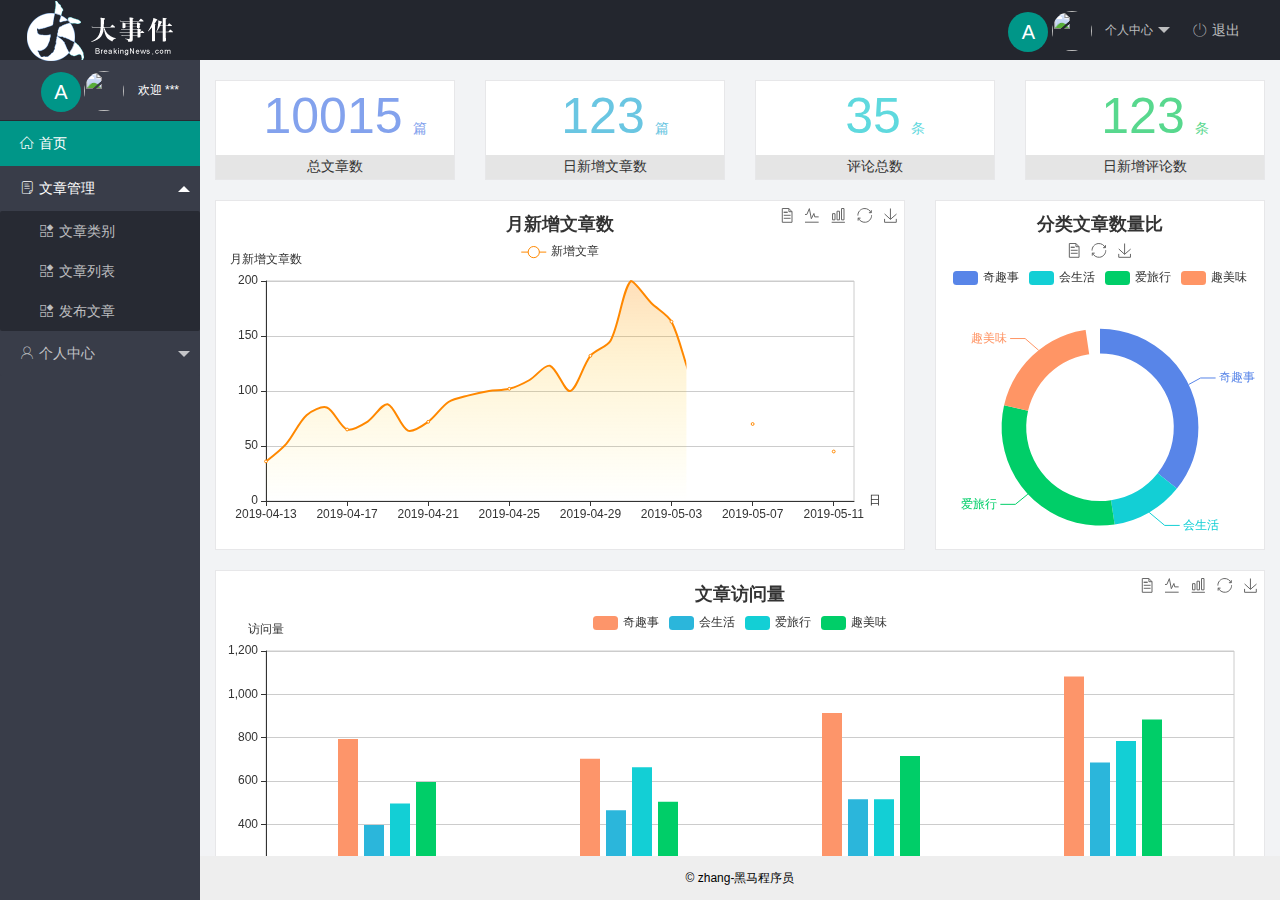
==== commit 05a45add: "提交user信息" ====
--- a/index.html
+++ b/index.html
@@ -24,9 +24,9 @@
                         <img src="http://t.cn/RCzsdCq" class="layui-nav-img"> 个人中心
                     </a>
                     <dl class="layui-nav-child">
-                        <dd><a href="">基本资料</a></dd>
-                        <dd><a href="">更换头像</a></dd>
-                        <dd><a href="">重置密码</a></dd>
+                        <dd><a href="/user/user_info.html" target="fm">基本资料</a></dd>
+                        <dd><a href="/user/user_avatar.html" target="fm">更换头像</a></dd>
+                        <dd><a href="/user/user_pwd.html" target="fm">重置密码</a></dd>
                     </dl>
                 </li>
                 <li class="layui-nav-item"><a href="javascript:;" class="tuichu"><span class="iconfont icon-tuichu"></span></i>退出</a></li>
@@ -58,9 +58,9 @@
                     <li class="layui-nav-item">
                         <a href="javascript:;"><span class="iconfont icon-user"></span></i>个人中心</a>
                         <dl class="layui-nav-child">
-                            <dd><a href="javascript:;"><i class="layui-icon layui-icon-app"></i>基本资料</a></dd>
-                            <dd><a href="javascript:;"><i class="layui-icon layui-icon-app"></i>更换头像</a></dd>
-                            <dd><a href="javascript:;"><i class="layui-icon layui-icon-app"></i>重置密码</a></dd>
+                            <dd><a href="/user/user_info.html" target="fm"><i class="layui-icon layui-icon-app"></i>基本资料</a></dd>
+                            <dd><a a href="/user/user_avatar.html" target="fm"><i class="layui-icon layui-icon-app"></i>更换头像</a></dd>
+                            <dd><a a href="/user/user_pwd.html" target="fm"><i class="layui-icon layui-icon-app"></i>重置密码</a></dd>
                         </dl>
                     </li>
                 </ul>
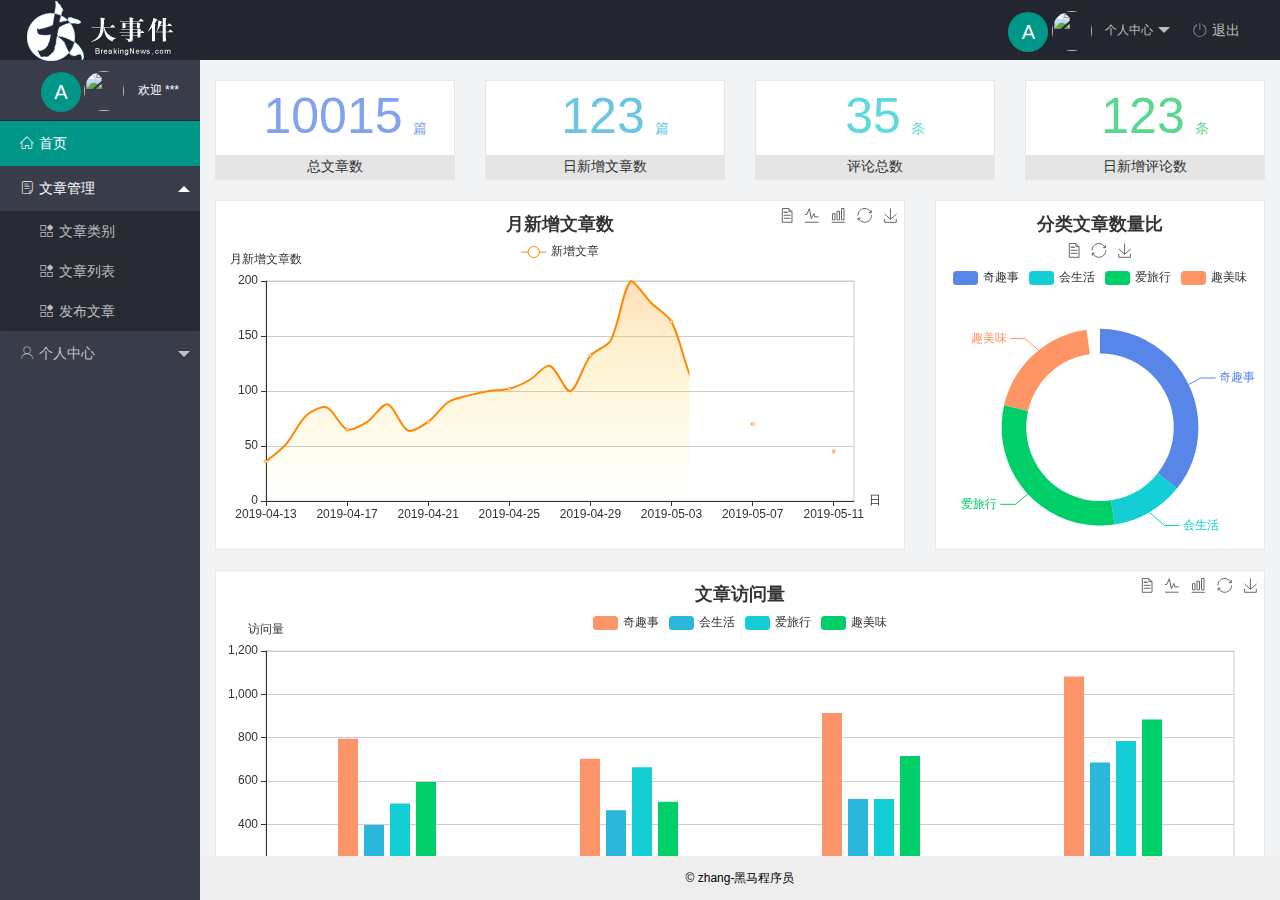
==== commit d59d8da7: "完成了文章管理模块" ====
--- a/index.html
+++ b/index.html
@@ -50,9 +50,9 @@
                     <li class="layui-nav-item layui-nav-itemed">
                         <a class="" href="javascript:;"><span class="iconfont icon-16"></span>文章管理</a>
                         <dl class="layui-nav-child">
-                            <dd><a href="javascript:;"><i class="layui-icon layui-icon-app"></i>文章类别</a></dd>
-                            <dd><a href="javascript:;"><i class="layui-icon layui-icon-app"></i>文章列表</a></dd>
-                            <dd><a href="javascript:;"><i class="layui-icon layui-icon-app"></i>发布文章</a></dd>
+                            <dd><a href="/article/art_cate.html" target="fm"><i class="layui-icon layui-icon-app"></i>文章类别</a></dd>
+                            <dd><a href="/article/art_list.html" target="fm"><i class="layui-icon layui-icon-app"></i>文章列表</a></dd>
+                            <dd><a href="/article/art_pub.html" target="fm"><i class="layui-icon layui-icon-app"></i>发布文章</a></dd>
                         </dl>
                     </li>
                     <li class="layui-nav-item">
